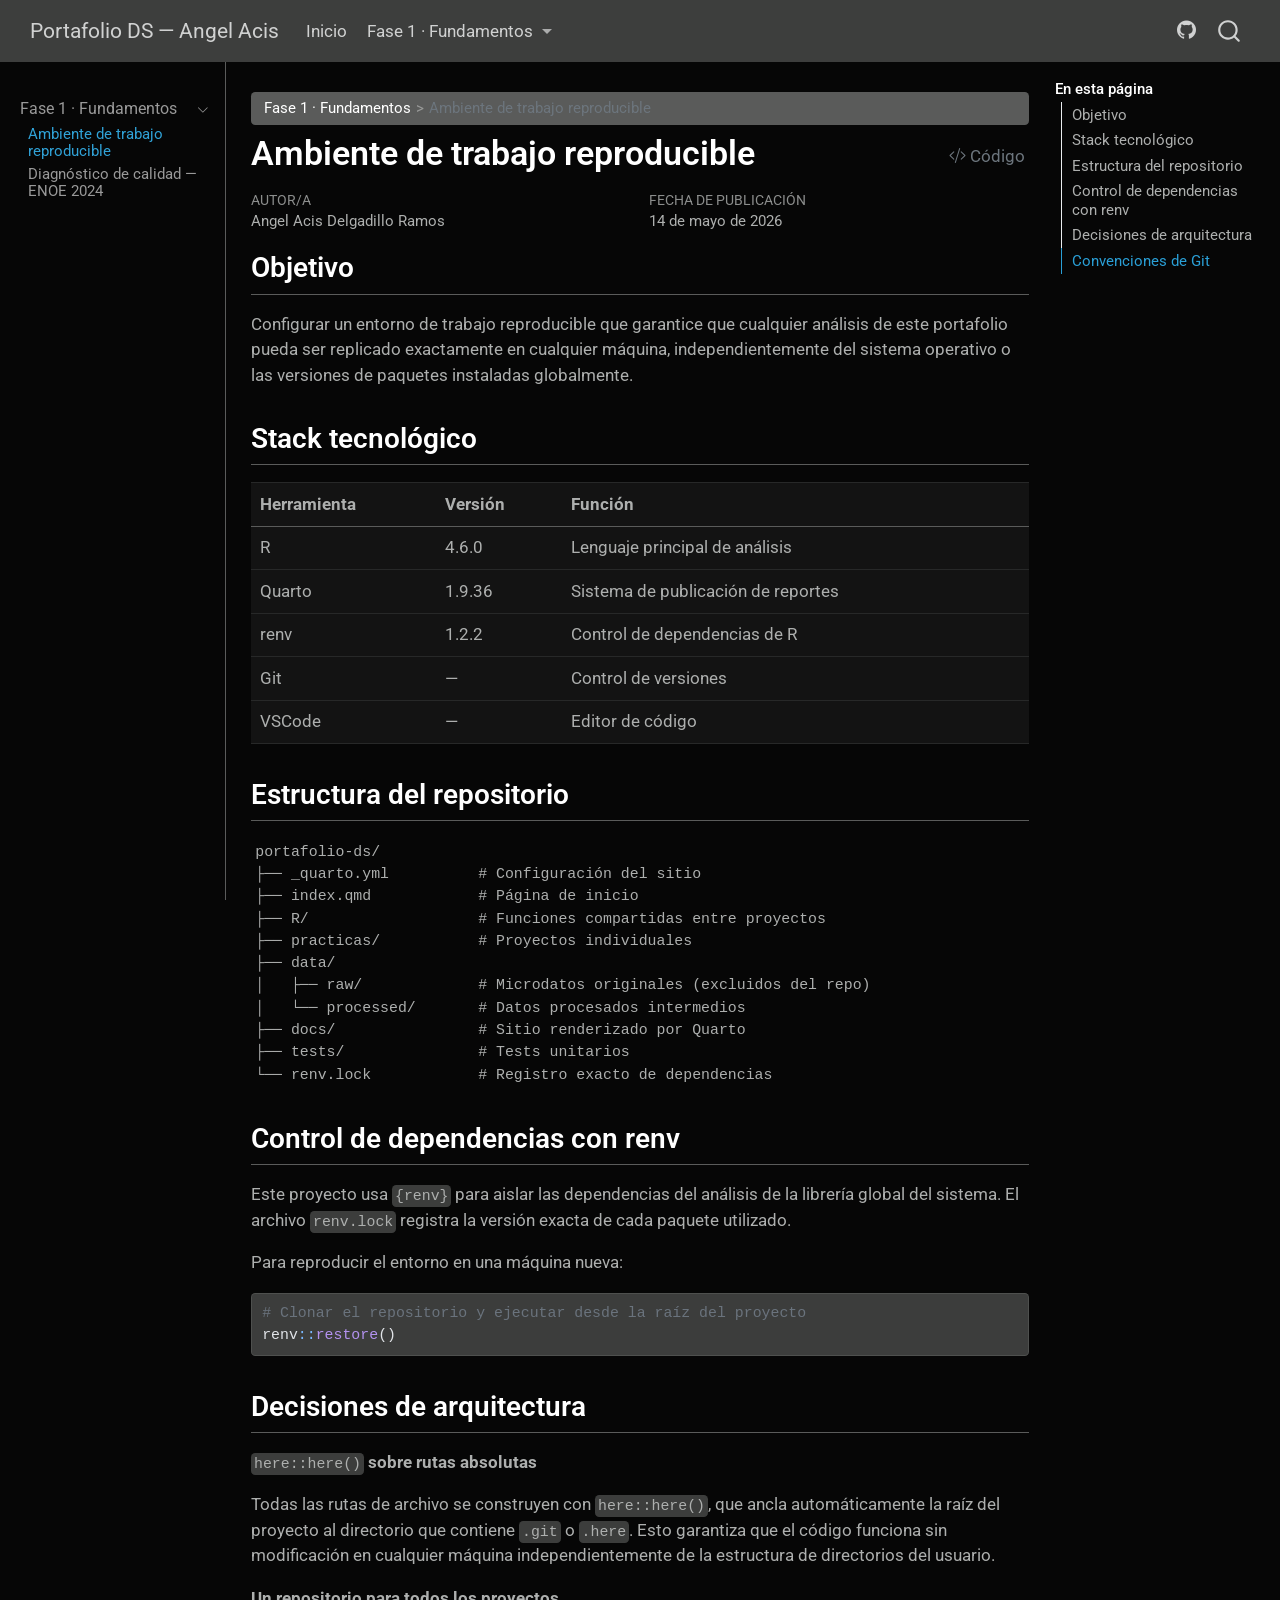
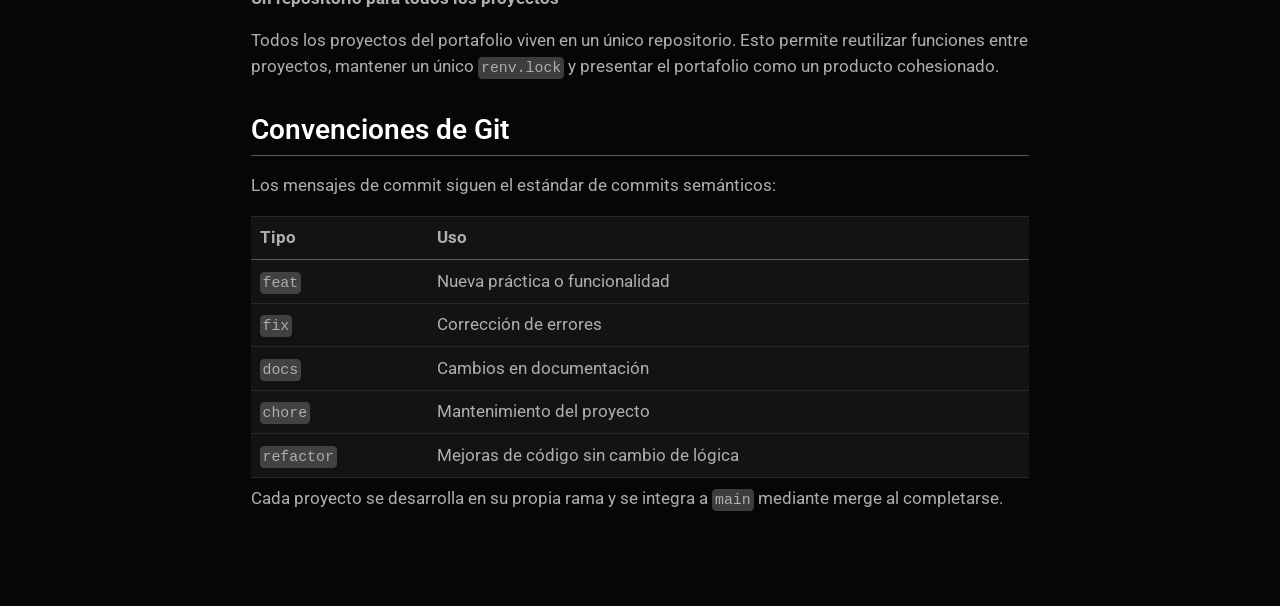
==== docs/practicas/P01_ambiente/P01_ambiente.html @ 551e79f7 "feat(quarto): configurar sitio Quarto con P01 y P02 migradas" ====
<!DOCTYPE html>
<html xmlns="http://www.w3.org/1999/xhtml" lang="es" xml:lang="es"><head>

<meta charset="utf-8">
<meta name="generator" content="quarto-1.9.36">

<meta name="viewport" content="width=device-width, initial-scale=1.0, user-scalable=yes">

<meta name="author" content="Angel Acis Delgadillo Ramos">

<title>Ambiente de trabajo reproducible – Portafolio DS — Angel Acis</title>
<style>
/* Default styles provided by pandoc.
** See https://pandoc.org/MANUAL.html#variables-for-html for config info.
*/
code{white-space: pre-wrap;}
span.smallcaps{font-variant: small-caps;}
div.columns{display: flex; gap: min(4vw, 1.5em);}
div.column{flex: auto; overflow-x: auto;}
div.hanging-indent{margin-left: 1.5em; text-indent: -1.5em;}
ul.task-list{list-style: none;}
ul.task-list li input[type="checkbox"] {
  width: 0.8em;
  margin: 0 0.8em 0.2em -1em; /* quarto-specific, see https://github.com/quarto-dev/quarto-cli/issues/4556 */ 
  vertical-align: middle;
}
/* CSS for syntax highlighting */
html { -webkit-text-size-adjust: 100%; }
pre > code.sourceCode { white-space: pre; position: relative; }
pre > code.sourceCode > span { display: inline-block; line-height: 1.25; }
pre > code.sourceCode > span:empty { height: 1.2em; }
.sourceCode { overflow: visible; }
code.sourceCode > span { color: inherit; text-decoration: inherit; }
div.sourceCode { margin: 1em 0; }
pre.sourceCode { margin: 0; }
@media screen {
div.sourceCode { overflow: auto; }
}
@media print {
pre > code.sourceCode { white-space: pre-wrap; }
pre > code.sourceCode > span { text-indent: -5em; padding-left: 5em; }
}
pre.numberSource code
  { counter-reset: source-line 0; }
pre.numberSource code > span
  { position: relative; left: -4em; counter-increment: source-line; }
pre.numberSource code > span > a:first-child::before
  { content: counter(source-line);
    position: relative; left: -1em; text-align: right; vertical-align: baseline;
    border: none; display: inline-block;
    -webkit-touch-callout: none; -webkit-user-select: none;
    -khtml-user-select: none; -moz-user-select: none;
    -ms-user-select: none; user-select: none;
    padding: 0 4px; width: 4em;
  }
pre.numberSource { margin-left: 3em;  padding-left: 4px; }
div.sourceCode
  {   }
@media screen {
pre > code.sourceCode > span > a:first-child::before { text-decoration: underline; }
}
</style>


<script src="../../site_libs/quarto-nav/quarto-nav.js"></script>
<script src="../../site_libs/quarto-nav/headroom.min.js"></script>
<script src="../../site_libs/clipboard/clipboard.min.js"></script>
<script src="../../site_libs/quarto-search/autocomplete.umd.js"></script>
<script src="../../site_libs/quarto-search/fuse.min.js"></script>
<script src="../../site_libs/quarto-search/quarto-search.js"></script>
<meta name="quarto:offset" content="../../">
<script src="../../site_libs/quarto-html/quarto.js" type="module"></script>
<script src="../../site_libs/quarto-html/tabsets/tabsets.js" type="module"></script>
<script src="../../site_libs/quarto-html/popper.min.js"></script>
<script src="../../site_libs/quarto-html/tippy.umd.min.js"></script>
<script src="../../site_libs/quarto-html/anchor.min.js"></script>
<link href="../../site_libs/quarto-html/tippy.css" rel="stylesheet">
<link href="../../site_libs/quarto-html/quarto-syntax-highlighting-dark-dbc92dda8186f57fa2e333fbb71d6a9d.css" rel="stylesheet" id="quarto-text-highlighting-styles">
<script src="../../site_libs/bootstrap/bootstrap.min.js"></script>
<link href="../../site_libs/bootstrap/bootstrap-icons.css" rel="stylesheet">
<link href="../../site_libs/bootstrap/bootstrap-864abb66728e3b1b37235e3c249f18d4.min.css" rel="stylesheet" append-hash="true" id="quarto-bootstrap" data-mode="dark">
<script id="quarto-search-options" type="application/json">{
  "location": "navbar",
  "copy-button": false,
  "collapse-after": 3,
  "panel-placement": "end",
  "type": "overlay",
  "limit": 50,
  "keyboard-shortcut": [
    "f",
    "/",
    "s"
  ],
  "show-item-context": false,
  "language": {
    "search-no-results-text": "No se han encontrado resultados",
    "search-matching-documents-text": "documentos encontrados",
    "search-copy-link-title": "Copiar el enlace en la búsqueda",
    "search-hide-matches-text": "Ocultar resultados adicionales",
    "search-more-match-text": "resultado adicional en este documento",
    "search-more-matches-text": "resultados adicionales en este documento",
    "search-clear-button-title": "Borrar",
    "search-text-placeholder": "",
    "search-detached-cancel-button-title": "Cancelar",
    "search-submit-button-title": "Enviar",
    "search-label": "Buscar"
  }
}</script>


</head>

<body class="nav-sidebar docked nav-fixed quarto-light">

<div id="quarto-search-results"></div>
  <header id="quarto-header" class="headroom fixed-top">
    <nav class="navbar navbar-expand-lg " data-bs-theme="dark">
      <div class="navbar-container container-fluid">
      <div class="navbar-brand-container mx-auto">
    <a class="navbar-brand" href="../../index.html">
    <span class="navbar-title">Portafolio DS — Angel Acis</span>
    </a>
  </div>
            <div id="quarto-search" class="" title="Buscar"></div>
          <button class="navbar-toggler" type="button" data-bs-toggle="collapse" data-bs-target="#navbarCollapse" aria-controls="navbarCollapse" role="menu" aria-expanded="false" aria-label="Navegación de palanca" onclick="if (window.quartoToggleHeadroom) { window.quartoToggleHeadroom(); }">
  <span class="navbar-toggler-icon"></span>
</button>
          <div class="collapse navbar-collapse" id="navbarCollapse">
            <ul class="navbar-nav navbar-nav-scroll me-auto">
  <li class="nav-item">
    <a class="nav-link" href="../../index.html"> 
<span class="menu-text">Inicio</span></a>
  </li>  
  <li class="nav-item dropdown ">
    <a class="nav-link dropdown-toggle" href="#" id="nav-menu-fase-1-·-fundamentos" role="link" data-bs-toggle="dropdown" aria-expanded="false">
 <span class="menu-text">Fase 1 · Fundamentos</span>
    </a>
    <ul class="dropdown-menu" aria-labelledby="nav-menu-fase-1-·-fundamentos">    
        <li>
    <a class="dropdown-item" href="../../practicas/P01_ambiente/P01_ambiente.html">
 <span class="dropdown-text">P01 · Ambiente reproducible</span></a>
  </li>  
        <li>
    <a class="dropdown-item" href="../../practicas/P02_diagnostico/P02_diagnostico_enoe.html">
 <span class="dropdown-text">P02 · Diagnóstico ENOE</span></a>
  </li>  
    </ul>
  </li>
</ul>
            <ul class="navbar-nav navbar-nav-scroll ms-auto">
  <li class="nav-item compact">
    <a class="nav-link" href="https://github.com/Acis18/portafolio-ds"> <i class="bi bi-github" role="img">
</i> 
<span class="menu-text"></span></a>
  </li>  
</ul>
          </div> <!-- /navcollapse -->
            <div class="quarto-navbar-tools">
</div>
      </div> <!-- /container-fluid -->
    </nav>
  <nav class="quarto-secondary-nav">
    <div class="container-fluid d-flex">
      <button type="button" class="quarto-btn-toggle btn" data-bs-toggle="collapse" role="button" data-bs-target=".quarto-sidebar-collapse-item" aria-controls="quarto-sidebar" aria-expanded="false" aria-label="Alternar barra lateral" onclick="if (window.quartoToggleHeadroom) { window.quartoToggleHeadroom(); }">
        <i class="bi bi-layout-text-sidebar-reverse"></i>
      </button>
        <nav class="quarto-page-breadcrumbs" aria-label="breadcrumb"><ol class="breadcrumb"><li class="breadcrumb-item"><a href="../../practicas/P01_ambiente/P01_ambiente.html">Fase 1 · Fundamentos</a></li><li class="breadcrumb-item"><a href="../../practicas/P01_ambiente/P01_ambiente.html">Ambiente de trabajo reproducible</a></li></ol></nav>
        <a class="flex-grow-1" role="navigation" data-bs-toggle="collapse" data-bs-target=".quarto-sidebar-collapse-item" aria-controls="quarto-sidebar" aria-expanded="false" aria-label="Alternar barra lateral" onclick="if (window.quartoToggleHeadroom) { window.quartoToggleHeadroom(); }">      
        </a>
    </div>
  </nav>
</header>
<!-- content -->
<div id="quarto-content" class="quarto-container page-columns page-rows-contents page-layout-article page-navbar">
<!-- sidebar -->
  <nav id="quarto-sidebar" class="sidebar collapse collapse-horizontal quarto-sidebar-collapse-item sidebar-navigation docked overflow-auto">
    <div class="sidebar-menu-container"> 
    <ul class="list-unstyled mt-1">
        <li class="sidebar-item sidebar-item-section">
      <div class="sidebar-item-container"> 
            <a class="sidebar-item-text sidebar-link text-start" data-bs-toggle="collapse" data-bs-target="#quarto-sidebar-section-1" role="navigation" aria-expanded="true">
 <span class="menu-text">Fase 1 · Fundamentos</span></a>
          <a class="sidebar-item-toggle text-start" data-bs-toggle="collapse" data-bs-target="#quarto-sidebar-section-1" role="navigation" aria-expanded="true" aria-label="Alternar sección">
            <i class="bi bi-chevron-right ms-2"></i>
          </a> 
      </div>
      <ul id="quarto-sidebar-section-1" class="collapse list-unstyled sidebar-section depth1 show">  
          <li class="sidebar-item">
  <div class="sidebar-item-container"> 
  <a href="../../practicas/P01_ambiente/P01_ambiente.html" class="sidebar-item-text sidebar-link active">
 <span class="menu-text">Ambiente de trabajo reproducible</span></a>
  </div>
</li>
          <li class="sidebar-item">
  <div class="sidebar-item-container"> 
  <a href="../../practicas/P02_diagnostico/P02_diagnostico_enoe.html" class="sidebar-item-text sidebar-link">
 <span class="menu-text">Diagnóstico de calidad — ENOE 2024</span></a>
  </div>
</li>
      </ul>
  </li>
    </ul>
    </div>
</nav>
<div id="quarto-sidebar-glass" class="quarto-sidebar-collapse-item" data-bs-toggle="collapse" data-bs-target=".quarto-sidebar-collapse-item"></div>
<!-- margin-sidebar -->
    <div id="quarto-margin-sidebar" class="sidebar margin-sidebar">
        <nav id="TOC" role="doc-toc" class="toc-active">
    <h2 id="toc-title">En esta página</h2>
   
  <ul>
  <li><a href="#objetivo" id="toc-objetivo" class="nav-link active" data-scroll-target="#objetivo">Objetivo</a></li>
  <li><a href="#stack-tecnológico" id="toc-stack-tecnológico" class="nav-link" data-scroll-target="#stack-tecnológico">Stack tecnológico</a></li>
  <li><a href="#estructura-del-repositorio" id="toc-estructura-del-repositorio" class="nav-link" data-scroll-target="#estructura-del-repositorio">Estructura del repositorio</a></li>
  <li><a href="#control-de-dependencias-con-renv" id="toc-control-de-dependencias-con-renv" class="nav-link" data-scroll-target="#control-de-dependencias-con-renv">Control de dependencias con renv</a></li>
  <li><a href="#decisiones-de-arquitectura" id="toc-decisiones-de-arquitectura" class="nav-link" data-scroll-target="#decisiones-de-arquitectura">Decisiones de arquitectura</a></li>
  <li><a href="#convenciones-de-git" id="toc-convenciones-de-git" class="nav-link" data-scroll-target="#convenciones-de-git">Convenciones de Git</a></li>
  </ul>
</nav>
    </div>
<!-- main -->
<main class="content" id="quarto-document-content">

<header id="title-block-header" class="quarto-title-block default"><nav class="quarto-page-breadcrumbs quarto-title-breadcrumbs d-none d-lg-block" aria-label="breadcrumb"><ol class="breadcrumb"><li class="breadcrumb-item"><a href="../../practicas/P01_ambiente/P01_ambiente.html">Fase 1 · Fundamentos</a></li><li class="breadcrumb-item"><a href="../../practicas/P01_ambiente/P01_ambiente.html">Ambiente de trabajo reproducible</a></li></ol></nav>
<div class="quarto-title">
<div class="quarto-title-block"><div><h1 class="title">Ambiente de trabajo reproducible</h1><button type="button" class="btn code-tools-button" id="quarto-code-tools-source"><i class="bi"></i> Código</button></div></div>
</div>



<div class="quarto-title-meta">

    <div>
    <div class="quarto-title-meta-heading">Autor/a</div>
    <div class="quarto-title-meta-contents">
             <p>Angel Acis Delgadillo Ramos </p>
          </div>
  </div>
    
    <div>
    <div class="quarto-title-meta-heading">Fecha de publicación</div>
    <div class="quarto-title-meta-contents">
      <p class="date">14 de mayo de 2026</p>
    </div>
  </div>
  
    
  </div>
  


</header>


<section id="objetivo" class="level2">
<h2 class="anchored" data-anchor-id="objetivo">Objetivo</h2>
<p>Configurar un entorno de trabajo reproducible que garantice que cualquier análisis de este portafolio pueda ser replicado exactamente en cualquier máquina, independientemente del sistema operativo o las versiones de paquetes instaladas globalmente.</p>
</section>
<section id="stack-tecnológico" class="level2">
<h2 class="anchored" data-anchor-id="stack-tecnológico">Stack tecnológico</h2>
<table class="caption-top table">
<thead>
<tr class="header">
<th>Herramienta</th>
<th>Versión</th>
<th>Función</th>
</tr>
</thead>
<tbody>
<tr class="odd">
<td>R</td>
<td>4.6.0</td>
<td>Lenguaje principal de análisis</td>
</tr>
<tr class="even">
<td>Quarto</td>
<td>1.9.36</td>
<td>Sistema de publicación de reportes</td>
</tr>
<tr class="odd">
<td>renv</td>
<td>1.2.2</td>
<td>Control de dependencias de R</td>
</tr>
<tr class="even">
<td>Git</td>
<td>—</td>
<td>Control de versiones</td>
</tr>
<tr class="odd">
<td>VSCode</td>
<td>—</td>
<td>Editor de código</td>
</tr>
</tbody>
</table>
</section>
<section id="estructura-del-repositorio" class="level2">
<h2 class="anchored" data-anchor-id="estructura-del-repositorio">Estructura del repositorio</h2>
<pre><code>portafolio-ds/
├── _quarto.yml          # Configuración del sitio
├── index.qmd            # Página de inicio
├── R/                   # Funciones compartidas entre proyectos
├── practicas/           # Proyectos individuales
├── data/
│   ├── raw/             # Microdatos originales (excluidos del repo)
│   └── processed/       # Datos procesados intermedios
├── docs/                # Sitio renderizado por Quarto
├── tests/               # Tests unitarios
└── renv.lock            # Registro exacto de dependencias</code></pre>
</section>
<section id="control-de-dependencias-con-renv" class="level2">
<h2 class="anchored" data-anchor-id="control-de-dependencias-con-renv">Control de dependencias con renv</h2>
<p>Este proyecto usa <code>{renv}</code> para aislar las dependencias del análisis de la librería global del sistema. El archivo <code>renv.lock</code> registra la versión exacta de cada paquete utilizado.</p>
<p>Para reproducir el entorno en una máquina nueva:</p>
<div class="code-copy-outer-scaffold"><div class="sourceCode" id="cb2"><pre class="sourceCode r code-with-copy"><code class="sourceCode r"><span id="cb2-1"><a href="#cb2-1" aria-hidden="true" tabindex="-1"></a><span class="co"># Clonar el repositorio y ejecutar desde la raíz del proyecto</span></span>
<span id="cb2-2"><a href="#cb2-2" aria-hidden="true" tabindex="-1"></a>renv<span class="sc">::</span><span class="fu">restore</span>()</span></code></pre></div><button title="Copiar al portapapeles" class="code-copy-button"><i class="bi"></i></button></div>
</section>
<section id="decisiones-de-arquitectura" class="level2">
<h2 class="anchored" data-anchor-id="decisiones-de-arquitectura">Decisiones de arquitectura</h2>
<p><strong><code>here::here()</code> sobre rutas absolutas</strong></p>
<p>Todas las rutas de archivo se construyen con <code>here::here()</code>, que ancla automáticamente la raíz del proyecto al directorio que contiene <code>.git</code> o <code>.here</code>. Esto garantiza que el código funciona sin modificación en cualquier máquina independientemente de la estructura de directorios del usuario.</p>
<p><strong>Un repositorio para todos los proyectos</strong></p>
<p>Todos los proyectos del portafolio viven en un único repositorio. Esto permite reutilizar funciones entre proyectos, mantener un único <code>renv.lock</code> y presentar el portafolio como un producto cohesionado.</p>
</section>
<section id="convenciones-de-git" class="level2">
<h2 class="anchored" data-anchor-id="convenciones-de-git">Convenciones de Git</h2>
<p>Los mensajes de commit siguen el estándar de commits semánticos:</p>
<table class="caption-top table">
<thead>
<tr class="header">
<th>Tipo</th>
<th>Uso</th>
</tr>
</thead>
<tbody>
<tr class="odd">
<td><code>feat</code></td>
<td>Nueva práctica o funcionalidad</td>
</tr>
<tr class="even">
<td><code>fix</code></td>
<td>Corrección de errores</td>
</tr>
<tr class="odd">
<td><code>docs</code></td>
<td>Cambios en documentación</td>
</tr>
<tr class="even">
<td><code>chore</code></td>
<td>Mantenimiento del proyecto</td>
</tr>
<tr class="odd">
<td><code>refactor</code></td>
<td>Mejoras de código sin cambio de lógica</td>
</tr>
</tbody>
</table>
<p>Cada proyecto se desarrolla en su propia rama y se integra a <code>main</code> mediante merge al completarse.</p>


<!-- -->

</section>

</main> <!-- /main -->
<script id="quarto-html-after-body" type="application/javascript">
  window.document.addEventListener("DOMContentLoaded", function (event) {
    const icon = "";
    const anchorJS = new window.AnchorJS();
    anchorJS.options = {
      placement: 'right',
      icon: icon
    };
    anchorJS.add('.anchored');
    const isCodeAnnotation = (el) => {
      for (const clz of el.classList) {
        if (clz.startsWith('code-annotation-')) {                     
          return true;
        }
      }
      return false;
    }
    const onCopySuccess = function(e) {
      // button target
      const button = e.trigger;
      // don't keep focus
      button.blur();
      // flash "checked"
      button.classList.add('code-copy-button-checked');
      var currentTitle = button.getAttribute("title");
      button.setAttribute("title", "Copiado");
      let tooltip;
      if (window.bootstrap) {
        button.setAttribute("data-bs-toggle", "tooltip");
        button.setAttribute("data-bs-placement", "left");
        button.setAttribute("data-bs-title", "Copiado");
        tooltip = new bootstrap.Tooltip(button, 
          { trigger: "manual", 
            customClass: "code-copy-button-tooltip",
            offset: [0, -8]});
        tooltip.show();    
      }
      setTimeout(function() {
        if (tooltip) {
          tooltip.hide();
          button.removeAttribute("data-bs-title");
          button.removeAttribute("data-bs-toggle");
          button.removeAttribute("data-bs-placement");
        }
        button.setAttribute("title", currentTitle);
        button.classList.remove('code-copy-button-checked');
      }, 1000);
      // clear code selection
      e.clearSelection();
    }
    const getTextToCopy = function(trigger) {
      const outerScaffold = trigger.parentElement.cloneNode(true);
      const codeEl = outerScaffold.querySelector('code');
      for (const childEl of codeEl.children) {
        if (isCodeAnnotation(childEl)) {
          childEl.remove();
        }
      }
      return codeEl.innerText;
    }
    const clipboard = new window.ClipboardJS('.code-copy-button:not([data-in-quarto-modal])', {
      text: getTextToCopy
    });
    clipboard.on('success', onCopySuccess);
    if (window.document.getElementById('quarto-embedded-source-code-modal')) {
      const clipboardModal = new window.ClipboardJS('.code-copy-button[data-in-quarto-modal]', {
        text: getTextToCopy,
        container: window.document.getElementById('quarto-embedded-source-code-modal')
      });
      clipboardModal.on('success', onCopySuccess);
    }
    const viewSource = window.document.getElementById('quarto-view-source') ||
                       window.document.getElementById('quarto-code-tools-source');
    if (viewSource) {
      const sourceUrl = viewSource.getAttribute("data-quarto-source-url");
      viewSource.addEventListener("click", function(e) {
        if (sourceUrl) {
          // rstudio viewer pane
          if (/\bcapabilities=\b/.test(window.location)) {
            window.open(sourceUrl);
          } else {
            window.location.href = sourceUrl;
          }
        } else {
          const modal = new bootstrap.Modal(document.getElementById('quarto-embedded-source-code-modal'));
          modal.show();
        }
        return false;
      });
    }
    function toggleCodeHandler(show) {
      return function(e) {
        const detailsSrc = window.document.querySelectorAll(".cell > details > .sourceCode");
        for (let i=0; i<detailsSrc.length; i++) {
          const details = detailsSrc[i].parentElement;
          if (show) {
            details.open = true;
          } else {
            details.removeAttribute("open");
          }
        }
        const cellCodeDivs = window.document.querySelectorAll(".cell > .sourceCode");
        const fromCls = show ? "hidden" : "unhidden";
        const toCls = show ? "unhidden" : "hidden";
        for (let i=0; i<cellCodeDivs.length; i++) {
          const codeDiv = cellCodeDivs[i];
          if (codeDiv.classList.contains(fromCls)) {
            codeDiv.classList.remove(fromCls);
            codeDiv.classList.add(toCls);
          } 
        }
        return false;
      }
    }
    const hideAllCode = window.document.getElementById("quarto-hide-all-code");
    if (hideAllCode) {
      hideAllCode.addEventListener("click", toggleCodeHandler(false));
    }
    const showAllCode = window.document.getElementById("quarto-show-all-code");
    if (showAllCode) {
      showAllCode.addEventListener("click", toggleCodeHandler(true));
    }
      var localhostRegex = new RegExp(/^(?:http|https):\/\/localhost\:?[0-9]*\//);
      var mailtoRegex = new RegExp(/^mailto:/);
        var filterRegex = new RegExp('/' + window.location.host + '/');
      var isInternal = (href) => {
          return filterRegex.test(href) || localhostRegex.test(href) || mailtoRegex.test(href);
      }
      // Inspect non-navigation links and adorn them if external
     var links = window.document.querySelectorAll('a[href]:not(.nav-link):not(.navbar-brand):not(.toc-action):not(.sidebar-link):not(.sidebar-item-toggle):not(.pagination-link):not(.no-external):not([aria-hidden]):not(.dropdown-item):not(.quarto-navigation-tool):not(.about-link)');
      for (var i=0; i<links.length; i++) {
        const link = links[i];
        if (!isInternal(link.href)) {
          // undo the damage that might have been done by quarto-nav.js in the case of
          // links that we want to consider external
          if (link.dataset.originalHref !== undefined) {
            link.href = link.dataset.originalHref;
          }
        }
      }
    function tippyHover(el, contentFn, onTriggerFn, onUntriggerFn) {
      const config = {
        allowHTML: true,
        maxWidth: 500,
        delay: 100,
        arrow: false,
        appendTo: function(el) {
            return el.parentElement;
        },
        interactive: true,
        interactiveBorder: 10,
        theme: 'quarto',
        placement: 'bottom-start',
      };
      if (contentFn) {
        config.content = contentFn;
      }
      if (onTriggerFn) {
        config.onTrigger = onTriggerFn;
      }
      if (onUntriggerFn) {
        config.onUntrigger = onUntriggerFn;
      }
      window.tippy(el, config); 
    }
    const noterefs = window.document.querySelectorAll('a[role="doc-noteref"]');
    for (var i=0; i<noterefs.length; i++) {
      const ref = noterefs[i];
      tippyHover(ref, function() {
        // use id or data attribute instead here
        let href = ref.getAttribute('data-footnote-href') || ref.getAttribute('href');
        try { href = new URL(href).hash; } catch {}
        const id = href.replace(/^#\/?/, "");
        const note = window.document.getElementById(id);
        if (note) {
          return note.innerHTML;
        } else {
          return "";
        }
      });
    }
    const xrefs = window.document.querySelectorAll('a.quarto-xref');
    const processXRef = (id, note) => {
      // Strip column container classes
      const stripColumnClz = (el) => {
        el.classList.remove("page-full", "page-columns");
        if (el.children) {
          for (const child of el.children) {
            stripColumnClz(child);
          }
        }
      }
      stripColumnClz(note)
      if (id === null || id.startsWith('sec-')) {
        // Special case sections, only their first couple elements
        const container = document.createElement("div");
        if (note.children && note.children.length > 2) {
          container.appendChild(note.children[0].cloneNode(true));
          for (let i = 1; i < note.children.length; i++) {
            const child = note.children[i];
            if (child.tagName === "P" && child.innerText === "") {
              continue;
            } else {
              container.appendChild(child.cloneNode(true));
              break;
            }
          }
          if (window.Quarto?.typesetMath) {
            window.Quarto.typesetMath(container);
          }
          return container.innerHTML
        } else {
          if (window.Quarto?.typesetMath) {
            window.Quarto.typesetMath(note);
          }
          return note.innerHTML;
        }
      } else {
        // Remove any anchor links if they are present
        const anchorLink = note.querySelector('a.anchorjs-link');
        if (anchorLink) {
          anchorLink.remove();
        }
        if (window.Quarto?.typesetMath) {
          window.Quarto.typesetMath(note);
        }
        if (note.classList.contains("callout")) {
          return note.outerHTML;
        } else {
          return note.innerHTML;
        }
      }
    }
    for (var i=0; i<xrefs.length; i++) {
      const xref = xrefs[i];
      tippyHover(xref, undefined, function(instance) {
        instance.disable();
        let url = xref.getAttribute('href');
        let hash = undefined; 
        if (url.startsWith('#')) {
          hash = url;
        } else {
          try { hash = new URL(url).hash; } catch {}
        }
        if (hash) {
          const id = hash.replace(/^#\/?/, "");
          const note = window.document.getElementById(id);
          if (note !== null) {
            try {
              const html = processXRef(id, note.cloneNode(true));
              instance.setContent(html);
            } finally {
              instance.enable();
              instance.show();
            }
          } else {
            // See if we can fetch this
            fetch(url.split('#')[0])
            .then(res => res.text())
            .then(html => {
              const parser = new DOMParser();
              const htmlDoc = parser.parseFromString(html, "text/html");
              const note = htmlDoc.getElementById(id);
              if (note !== null) {
                const html = processXRef(id, note);
                instance.setContent(html);
              } 
            }).finally(() => {
              instance.enable();
              instance.show();
            });
          }
        } else {
          // See if we can fetch a full url (with no hash to target)
          // This is a special case and we should probably do some content thinning / targeting
          fetch(url)
          .then(res => res.text())
          .then(html => {
            const parser = new DOMParser();
            const htmlDoc = parser.parseFromString(html, "text/html");
            const note = htmlDoc.querySelector('main.content');
            if (note !== null) {
              // This should only happen for chapter cross references
              // (since there is no id in the URL)
              // remove the first header
              if (note.children.length > 0 && note.children[0].tagName === "HEADER") {
                note.children[0].remove();
              }
              const html = processXRef(null, note);
              instance.setContent(html);
            } 
          }).finally(() => {
            instance.enable();
            instance.show();
          });
        }
      }, function(instance) {
      });
    }
        let selectedAnnoteEl;
        const selectorForAnnotation = ( cell, annotation) => {
          let cellAttr = 'data-code-cell="' + cell + '"';
          let lineAttr = 'data-code-annotation="' +  annotation + '"';
          const selector = 'span[' + cellAttr + '][' + lineAttr + ']';
          return selector;
        }
        const selectCodeLines = (annoteEl) => {
          const doc = window.document;
          const targetCell = annoteEl.getAttribute("data-target-cell");
          const targetAnnotation = annoteEl.getAttribute("data-target-annotation");
          const annoteSpan = window.document.querySelector(selectorForAnnotation(targetCell, targetAnnotation));
          const lines = annoteSpan.getAttribute("data-code-lines").split(",");
          const lineIds = lines.map((line) => {
            return targetCell + "-" + line;
          })
          let top = null;
          let height = null;
          let parent = null;
          if (lineIds.length > 0) {
              //compute the position of the single el (top and bottom and make a div)
              const el = window.document.getElementById(lineIds[0]);
              top = el.offsetTop;
              height = el.offsetHeight;
              parent = el.parentElement.parentElement;
            if (lineIds.length > 1) {
              const lastEl = window.document.getElementById(lineIds[lineIds.length - 1]);
              const bottom = lastEl.offsetTop + lastEl.offsetHeight;
              height = bottom - top;
            }
            if (top !== null && height !== null && parent !== null) {
              // cook up a div (if necessary) and position it 
              let div = window.document.getElementById("code-annotation-line-highlight");
              if (div === null) {
                div = window.document.createElement("div");
                div.setAttribute("id", "code-annotation-line-highlight");
                div.style.position = 'absolute';
                parent.appendChild(div);
              }
              div.style.top = top - 2 + "px";
              div.style.height = height + 4 + "px";
              div.style.left = 0;
              let gutterDiv = window.document.getElementById("code-annotation-line-highlight-gutter");
              if (gutterDiv === null) {
                gutterDiv = window.document.createElement("div");
                gutterDiv.setAttribute("id", "code-annotation-line-highlight-gutter");
                gutterDiv.style.position = 'absolute';
                const codeCell = window.document.getElementById(targetCell);
                const gutter = codeCell.querySelector('.code-annotation-gutter');
                gutter.appendChild(gutterDiv);
              }
              gutterDiv.style.top = top - 2 + "px";
              gutterDiv.style.height = height + 4 + "px";
            }
            selectedAnnoteEl = annoteEl;
          }
        };
        const unselectCodeLines = () => {
          const elementsIds = ["code-annotation-line-highlight", "code-annotation-line-highlight-gutter"];
          elementsIds.forEach((elId) => {
            const div = window.document.getElementById(elId);
            if (div) {
              div.remove();
            }
          });
          selectedAnnoteEl = undefined;
        };
          // Handle positioning of the toggle
      window.addEventListener(
        "resize",
        throttle(() => {
          elRect = undefined;
          if (selectedAnnoteEl) {
            selectCodeLines(selectedAnnoteEl);
          }
        }, 10)
      );
      function throttle(fn, ms) {
      let throttle = false;
      let timer;
        return (...args) => {
          if(!throttle) { // first call gets through
              fn.apply(this, args);
              throttle = true;
          } else { // all the others get throttled
              if(timer) clearTimeout(timer); // cancel #2
              timer = setTimeout(() => {
                fn.apply(this, args);
                timer = throttle = false;
              }, ms);
          }
        };
      }
        // Attach click handler to the DT
        const annoteDls = window.document.querySelectorAll('dt[data-target-cell]');
        for (const annoteDlNode of annoteDls) {
          annoteDlNode.addEventListener('click', (event) => {
            const clickedEl = event.target;
            if (clickedEl !== selectedAnnoteEl) {
              unselectCodeLines();
              const activeEl = window.document.querySelector('dt[data-target-cell].code-annotation-active');
              if (activeEl) {
                activeEl.classList.remove('code-annotation-active');
              }
              selectCodeLines(clickedEl);
              clickedEl.classList.add('code-annotation-active');
            } else {
              // Unselect the line
              unselectCodeLines();
              clickedEl.classList.remove('code-annotation-active');
            }
          });
        }
    const findCites = (el) => {
      const parentEl = el.parentElement;
      if (parentEl) {
        const cites = parentEl.dataset.cites;
        if (cites) {
          return {
            el,
            cites: cites.split(' ')
          };
        } else {
          return findCites(el.parentElement)
        }
      } else {
        return undefined;
      }
    };
    var bibliorefs = window.document.querySelectorAll('a[role="doc-biblioref"]');
    for (var i=0; i<bibliorefs.length; i++) {
      const ref = bibliorefs[i];
      const citeInfo = findCites(ref);
      if (citeInfo) {
        tippyHover(citeInfo.el, function() {
          var popup = window.document.createElement('div');
          citeInfo.cites.forEach(function(cite) {
            var citeDiv = window.document.createElement('div');
            citeDiv.classList.add('hanging-indent');
            citeDiv.classList.add('csl-entry');
            var biblioDiv = window.document.getElementById('ref-' + cite);
            if (biblioDiv) {
              citeDiv.innerHTML = biblioDiv.innerHTML;
            }
            popup.appendChild(citeDiv);
          });
          return popup.innerHTML;
        });
      }
    }
  });
  </script><div class="modal fade" id="quarto-embedded-source-code-modal" tabindex="-1" aria-labelledby="quarto-embedded-source-code-modal-label" aria-hidden="true"><div class="modal-dialog modal-dialog-scrollable"><div class="modal-content"><div class="modal-header"><h5 class="modal-title" id="quarto-embedded-source-code-modal-label">Ejecutar el código</h5><button class="btn-close" data-bs-dismiss="modal"></button></div><div class="modal-body"><div class="">
<div class="code-copy-outer-scaffold"><div class="sourceCode" id="cb3" data-shortcodes="false"><pre class="sourceCode markdown code-with-copy"><code class="sourceCode markdown"><span id="cb3-1"><a href="#cb3-1" aria-hidden="true" tabindex="-1"></a><span class="co">---</span></span>
<span id="cb3-2"><a href="#cb3-2" aria-hidden="true" tabindex="-1"></a><span class="an">title:</span><span class="co"> "Ambiente de trabajo reproducible"</span></span>
<span id="cb3-3"><a href="#cb3-3" aria-hidden="true" tabindex="-1"></a><span class="an">author:</span><span class="co"> "Angel Acis Delgadillo Ramos"</span></span>
<span id="cb3-4"><a href="#cb3-4" aria-hidden="true" tabindex="-1"></a><span class="an">date:</span><span class="co"> today</span></span>
<span id="cb3-5"><a href="#cb3-5" aria-hidden="true" tabindex="-1"></a><span class="co">---</span></span>
<span id="cb3-6"><a href="#cb3-6" aria-hidden="true" tabindex="-1"></a></span>
<span id="cb3-7"><a href="#cb3-7" aria-hidden="true" tabindex="-1"></a><span class="fu">## Objetivo</span></span>
<span id="cb3-8"><a href="#cb3-8" aria-hidden="true" tabindex="-1"></a></span>
<span id="cb3-9"><a href="#cb3-9" aria-hidden="true" tabindex="-1"></a>Configurar un entorno de trabajo reproducible que garantice que cualquier</span>
<span id="cb3-10"><a href="#cb3-10" aria-hidden="true" tabindex="-1"></a>análisis de este portafolio pueda ser replicado exactamente en cualquier</span>
<span id="cb3-11"><a href="#cb3-11" aria-hidden="true" tabindex="-1"></a>máquina, independientemente del sistema operativo o las versiones de paquetes</span>
<span id="cb3-12"><a href="#cb3-12" aria-hidden="true" tabindex="-1"></a>instaladas globalmente.</span>
<span id="cb3-13"><a href="#cb3-13" aria-hidden="true" tabindex="-1"></a></span>
<span id="cb3-14"><a href="#cb3-14" aria-hidden="true" tabindex="-1"></a><span class="fu">## Stack tecnológico</span></span>
<span id="cb3-15"><a href="#cb3-15" aria-hidden="true" tabindex="-1"></a></span>
<span id="cb3-16"><a href="#cb3-16" aria-hidden="true" tabindex="-1"></a><span class="pp">|</span> Herramienta <span class="pp">|</span> Versión <span class="pp">|</span> Función <span class="pp">|</span></span>
<span id="cb3-17"><a href="#cb3-17" aria-hidden="true" tabindex="-1"></a><span class="pp">|-------------|---------|---------|</span></span>
<span id="cb3-18"><a href="#cb3-18" aria-hidden="true" tabindex="-1"></a><span class="pp">|</span> R <span class="pp">|</span> 4.6.0 <span class="pp">|</span> Lenguaje principal de análisis <span class="pp">|</span></span>
<span id="cb3-19"><a href="#cb3-19" aria-hidden="true" tabindex="-1"></a><span class="pp">|</span> Quarto <span class="pp">|</span> 1.9.36 <span class="pp">|</span> Sistema de publicación de reportes <span class="pp">|</span></span>
<span id="cb3-20"><a href="#cb3-20" aria-hidden="true" tabindex="-1"></a><span class="pp">|</span> renv <span class="pp">|</span> 1.2.2 <span class="pp">|</span> Control de dependencias de R <span class="pp">|</span></span>
<span id="cb3-21"><a href="#cb3-21" aria-hidden="true" tabindex="-1"></a><span class="pp">|</span> Git <span class="pp">|</span> — <span class="pp">|</span> Control de versiones <span class="pp">|</span></span>
<span id="cb3-22"><a href="#cb3-22" aria-hidden="true" tabindex="-1"></a><span class="pp">|</span> VSCode <span class="pp">|</span> — <span class="pp">|</span> Editor de código <span class="pp">|</span></span>
<span id="cb3-23"><a href="#cb3-23" aria-hidden="true" tabindex="-1"></a></span>
<span id="cb3-24"><a href="#cb3-24" aria-hidden="true" tabindex="-1"></a><span class="fu">## Estructura del repositorio</span></span>
<span id="cb3-25"><a href="#cb3-25" aria-hidden="true" tabindex="-1"></a></span>
<span id="cb3-26"><a href="#cb3-26" aria-hidden="true" tabindex="-1"></a><span class="in">```</span></span>
<span id="cb3-27"><a href="#cb3-27" aria-hidden="true" tabindex="-1"></a><span class="in">portafolio-ds/</span></span>
<span id="cb3-28"><a href="#cb3-28" aria-hidden="true" tabindex="-1"></a><span class="in">├── _quarto.yml          # Configuración del sitio</span></span>
<span id="cb3-29"><a href="#cb3-29" aria-hidden="true" tabindex="-1"></a><span class="in">├── index.qmd            # Página de inicio</span></span>
<span id="cb3-30"><a href="#cb3-30" aria-hidden="true" tabindex="-1"></a><span class="in">├── R/                   # Funciones compartidas entre proyectos</span></span>
<span id="cb3-31"><a href="#cb3-31" aria-hidden="true" tabindex="-1"></a><span class="in">├── practicas/           # Proyectos individuales</span></span>
<span id="cb3-32"><a href="#cb3-32" aria-hidden="true" tabindex="-1"></a><span class="in">├── data/</span></span>
<span id="cb3-33"><a href="#cb3-33" aria-hidden="true" tabindex="-1"></a><span class="in">│   ├── raw/             # Microdatos originales (excluidos del repo)</span></span>
<span id="cb3-34"><a href="#cb3-34" aria-hidden="true" tabindex="-1"></a><span class="in">│   └── processed/       # Datos procesados intermedios</span></span>
<span id="cb3-35"><a href="#cb3-35" aria-hidden="true" tabindex="-1"></a><span class="in">├── docs/                # Sitio renderizado por Quarto</span></span>
<span id="cb3-36"><a href="#cb3-36" aria-hidden="true" tabindex="-1"></a><span class="in">├── tests/               # Tests unitarios</span></span>
<span id="cb3-37"><a href="#cb3-37" aria-hidden="true" tabindex="-1"></a><span class="in">└── renv.lock            # Registro exacto de dependencias</span></span>
<span id="cb3-38"><a href="#cb3-38" aria-hidden="true" tabindex="-1"></a><span class="in">```</span></span>
<span id="cb3-39"><a href="#cb3-39" aria-hidden="true" tabindex="-1"></a></span>
<span id="cb3-40"><a href="#cb3-40" aria-hidden="true" tabindex="-1"></a><span class="fu">## Control de dependencias con renv</span></span>
<span id="cb3-41"><a href="#cb3-41" aria-hidden="true" tabindex="-1"></a></span>
<span id="cb3-42"><a href="#cb3-42" aria-hidden="true" tabindex="-1"></a>Este proyecto usa <span class="in">`{renv}`</span> para aislar las dependencias del análisis de</span>
<span id="cb3-43"><a href="#cb3-43" aria-hidden="true" tabindex="-1"></a>la librería global del sistema. El archivo <span class="in">`renv.lock`</span> registra la versión</span>
<span id="cb3-44"><a href="#cb3-44" aria-hidden="true" tabindex="-1"></a>exacta de cada paquete utilizado.</span>
<span id="cb3-45"><a href="#cb3-45" aria-hidden="true" tabindex="-1"></a></span>
<span id="cb3-46"><a href="#cb3-46" aria-hidden="true" tabindex="-1"></a>Para reproducir el entorno en una máquina nueva:</span>
<span id="cb3-47"><a href="#cb3-47" aria-hidden="true" tabindex="-1"></a></span>
<span id="cb3-48"><a href="#cb3-48" aria-hidden="true" tabindex="-1"></a><span class="in">```r</span></span>
<span id="cb3-49"><a href="#cb3-49" aria-hidden="true" tabindex="-1"></a><span class="co"># Clonar el repositorio y ejecutar desde la raíz del proyecto</span></span>
<span id="cb3-50"><a href="#cb3-50" aria-hidden="true" tabindex="-1"></a>renv<span class="sc">::</span><span class="fu">restore</span>()</span>
<span id="cb3-51"><a href="#cb3-51" aria-hidden="true" tabindex="-1"></a><span class="in">```</span></span>
<span id="cb3-52"><a href="#cb3-52" aria-hidden="true" tabindex="-1"></a></span>
<span id="cb3-53"><a href="#cb3-53" aria-hidden="true" tabindex="-1"></a><span class="fu">## Decisiones de arquitectura</span></span>
<span id="cb3-54"><a href="#cb3-54" aria-hidden="true" tabindex="-1"></a></span>
<span id="cb3-55"><a href="#cb3-55" aria-hidden="true" tabindex="-1"></a>**`here::here()` sobre rutas absolutas**</span>
<span id="cb3-56"><a href="#cb3-56" aria-hidden="true" tabindex="-1"></a></span>
<span id="cb3-57"><a href="#cb3-57" aria-hidden="true" tabindex="-1"></a>Todas las rutas de archivo se construyen con <span class="in">`here::here()`</span>, que ancla</span>
<span id="cb3-58"><a href="#cb3-58" aria-hidden="true" tabindex="-1"></a>automáticamente la raíz del proyecto al directorio que contiene <span class="in">`.git`</span> o</span>
<span id="cb3-59"><a href="#cb3-59" aria-hidden="true" tabindex="-1"></a><span class="in">`.here`</span>. Esto garantiza que el código funciona sin modificación en cualquier</span>
<span id="cb3-60"><a href="#cb3-60" aria-hidden="true" tabindex="-1"></a>máquina independientemente de la estructura de directorios del usuario.</span>
<span id="cb3-61"><a href="#cb3-61" aria-hidden="true" tabindex="-1"></a></span>
<span id="cb3-62"><a href="#cb3-62" aria-hidden="true" tabindex="-1"></a>**Un repositorio para todos los proyectos**</span>
<span id="cb3-63"><a href="#cb3-63" aria-hidden="true" tabindex="-1"></a></span>
<span id="cb3-64"><a href="#cb3-64" aria-hidden="true" tabindex="-1"></a>Todos los proyectos del portafolio viven en un único repositorio. Esto</span>
<span id="cb3-65"><a href="#cb3-65" aria-hidden="true" tabindex="-1"></a>permite reutilizar funciones entre proyectos, mantener un único <span class="in">`renv.lock`</span></span>
<span id="cb3-66"><a href="#cb3-66" aria-hidden="true" tabindex="-1"></a>y presentar el portafolio como un producto cohesionado.</span>
<span id="cb3-67"><a href="#cb3-67" aria-hidden="true" tabindex="-1"></a></span>
<span id="cb3-68"><a href="#cb3-68" aria-hidden="true" tabindex="-1"></a><span class="fu">## Convenciones de Git</span></span>
<span id="cb3-69"><a href="#cb3-69" aria-hidden="true" tabindex="-1"></a></span>
<span id="cb3-70"><a href="#cb3-70" aria-hidden="true" tabindex="-1"></a>Los mensajes de commit siguen el estándar de commits semánticos:</span>
<span id="cb3-71"><a href="#cb3-71" aria-hidden="true" tabindex="-1"></a></span>
<span id="cb3-72"><a href="#cb3-72" aria-hidden="true" tabindex="-1"></a><span class="pp">|</span> Tipo <span class="pp">|</span> Uso <span class="pp">|</span></span>
<span id="cb3-73"><a href="#cb3-73" aria-hidden="true" tabindex="-1"></a><span class="pp">|------|-----|</span></span>
<span id="cb3-74"><a href="#cb3-74" aria-hidden="true" tabindex="-1"></a><span class="pp">|</span> <span class="in">`feat`</span> <span class="pp">|</span> Nueva práctica o funcionalidad <span class="pp">|</span></span>
<span id="cb3-75"><a href="#cb3-75" aria-hidden="true" tabindex="-1"></a><span class="pp">|</span> <span class="in">`fix`</span> <span class="pp">|</span> Corrección de errores <span class="pp">|</span></span>
<span id="cb3-76"><a href="#cb3-76" aria-hidden="true" tabindex="-1"></a><span class="pp">|</span> <span class="in">`docs`</span> <span class="pp">|</span> Cambios en documentación <span class="pp">|</span></span>
<span id="cb3-77"><a href="#cb3-77" aria-hidden="true" tabindex="-1"></a><span class="pp">|</span> <span class="in">`chore`</span> <span class="pp">|</span> Mantenimiento del proyecto <span class="pp">|</span></span>
<span id="cb3-78"><a href="#cb3-78" aria-hidden="true" tabindex="-1"></a><span class="pp">|</span> <span class="in">`refactor`</span> <span class="pp">|</span> Mejoras de código sin cambio de lógica <span class="pp">|</span></span>
<span id="cb3-79"><a href="#cb3-79" aria-hidden="true" tabindex="-1"></a></span>
<span id="cb3-80"><a href="#cb3-80" aria-hidden="true" tabindex="-1"></a>Cada proyecto se desarrolla en su propia rama y se integra a <span class="in">`main`</span></span>
<span id="cb3-81"><a href="#cb3-81" aria-hidden="true" tabindex="-1"></a>mediante merge al completarse.</span></code></pre></div><button title="Copiar al portapapeles" class="code-copy-button" data-in-quarto-modal=""><i class="bi"></i></button></div>
</div></div></div></div></div>
</div> <!-- /content -->




</body></html>
---- docs/site_libs/quarto-html/tippy.css ----
.tippy-box[data-animation=fade][data-state=hidden]{opacity:0}[data-tippy-root]{max-width:calc(100vw - 10px)}.tippy-box{position:relative;background-color:#333;color:#fff;border-radius:4px;font-size:14px;line-height:1.4;white-space:normal;outline:0;transition-property:transform,visibility,opacity}.tippy-box[data-placement^=top]>.tippy-arrow{bottom:0}.tippy-box[data-placement^=top]>.tippy-arrow:before{bottom:-7px;left:0;border-width:8px 8px 0;border-top-color:initial;transform-origin:center top}.tippy-box[data-placement^=bottom]>.tippy-arrow{top:0}.tippy-box[data-placement^=bottom]>.tippy-arrow:before{top:-7px;left:0;border-width:0 8px 8px;border-bottom-color:initial;transform-origin:center bottom}.tippy-box[data-placement^=left]>.tippy-arrow{right:0}.tippy-box[data-placement^=left]>.tippy-arrow:before{border-width:8px 0 8px 8px;border-left-color:initial;right:-7px;transform-origin:center left}.tippy-box[data-placement^=right]>.tippy-arrow{left:0}.tippy-box[data-placement^=right]>.tippy-arrow:before{left:-7px;border-width:8px 8px 8px 0;border-right-color:initial;transform-origin:center right}.tippy-box[data-inertia][data-state=visible]{transition-timing-function:cubic-bezier(.54,1.5,.38,1.11)}.tippy-arrow{width:16px;height:16px;color:#333}.tippy-arrow:before{content:"";position:absolute;border-color:transparent;border-style:solid}.tippy-content{position:relative;padding:5px 9px;z-index:1}
---- docs/site_libs/quarto-html/quarto-syntax-highlighting-dark-dbc92dda8186f57fa2e333fbb71d6a9d.css ----
/* quarto syntax highlight colors */
:root {
  --quarto-hl-al-color: #ff5555;
  --quarto-hl-an-color: #6a737d;
  --quarto-hl-at-color: #f97583;
  --quarto-hl-bn-color: #79b8ff;
  --quarto-hl-bu-color: #f97583;
  --quarto-hl-ch-color: #9ecbff;
  --quarto-hl-co-color: #6a737d;
  --quarto-hl-cv-color: #6a737d;
  --quarto-hl-cn-color: #79b8ff;
  --quarto-hl-cf-color: #f97583;
  --quarto-hl-dt-color: #f97583;
  --quarto-hl-dv-color: #79b8ff;
  --quarto-hl-do-color: #6a737d;
  --quarto-hl-er-color: #ff5555;
  --quarto-hl-ex-color: #f97583;
  --quarto-hl-fl-color: #79b8ff;
  --quarto-hl-fu-color: #b392f0;
  --quarto-hl-im-color: #9ecbff;
  --quarto-hl-in-color: #6a737d;
  --quarto-hl-kw-color: #f97583;
  --quarto-hl-op-color: #e1e4e8;
  --quarto-hl-pp-color: #f97583;
  --quarto-hl-re-color: #6a737d;
  --quarto-hl-sc-color: #79b8ff;
  --quarto-hl-ss-color: #9ecbff;
  --quarto-hl-st-color: #9ecbff;
  --quarto-hl-va-color: #ffab70;
  --quarto-hl-vs-color: #9ecbff;
  --quarto-hl-wa-color: #ff5555;
}

/* other quarto variables */
:root {
  --quarto-font-monospace: SFMono-Regular, Menlo, Monaco, Consolas, "Liberation Mono", "Courier New", monospace;
}

/* syntax highlight based on Pandoc's rules */
pre > code.sourceCode > span {
  color: #e1e4e8;
}

code.sourceCode > span {
  color: #e1e4e8;
}

div.sourceCode,
div.sourceCode pre.sourceCode {
  color: #e1e4e8;
}

/* Normal */
code span {
  color: #e1e4e8;
}

/* Alert */
code span.al {
  font-weight: bold;
  color: #ff5555;
}

/* Annotation */
code span.an {
  color: #6a737d;
}

/* Attribute */
code span.at {
  color: #f97583;
}

/* BaseN */
code span.bn {
  color: #79b8ff;
}

/* BuiltIn */
code span.bu {
  color: #f97583;
}

/* ControlFlow */
code span.cf {
  color: #f97583;
}

/* Char */
code span.ch {
  color: #9ecbff;
}

/* Constant */
code span.cn {
  color: #79b8ff;
}

/* Comment */
code span.co {
  color: #6a737d;
}

/* CommentVar */
code span.cv {
  color: #6a737d;
}

/* Documentation */
code span.do {
  color: #6a737d;
}

/* DataType */
code span.dt {
  color: #f97583;
}

/* DecVal */
code span.dv {
  color: #79b8ff;
}

/* Error */
code span.er {
  color: #ff5555;
  text-decoration: underline;
}

/* Extension */
code span.ex {
  font-weight: bold;
  color: #f97583;
}

/* Float */
code span.fl {
  color: #79b8ff;
}

/* Function */
code span.fu {
  color: #b392f0;
}

/* Import */
code span.im {
  color: #9ecbff;
}

/* Information */
code span.in {
  color: #6a737d;
}

/* Keyword */
code span.kw {
  color: #f97583;
}

/* Operator */
code span.op {
  color: #e1e4e8;
}

/* Preprocessor */
code span.pp {
  color: #f97583;
}

/* RegionMarker */
code span.re {
  color: #6a737d;
}

/* SpecialChar */
code span.sc {
  color: #79b8ff;
}

/* SpecialString */
code span.ss {
  color: #9ecbff;
}

/* String */
code span.st {
  color: #9ecbff;
}

/* Variable */
code span.va {
  color: #ffab70;
}

/* VerbatimString */
code span.vs {
  color: #9ecbff;
}

/* Warning */
code span.wa {
  color: #ff5555;
}

.prevent-inlining {
  content: "</";
}

/*# sourceMappingURL=5b44f16740065ab3ac5bade16adfc271.css.map */
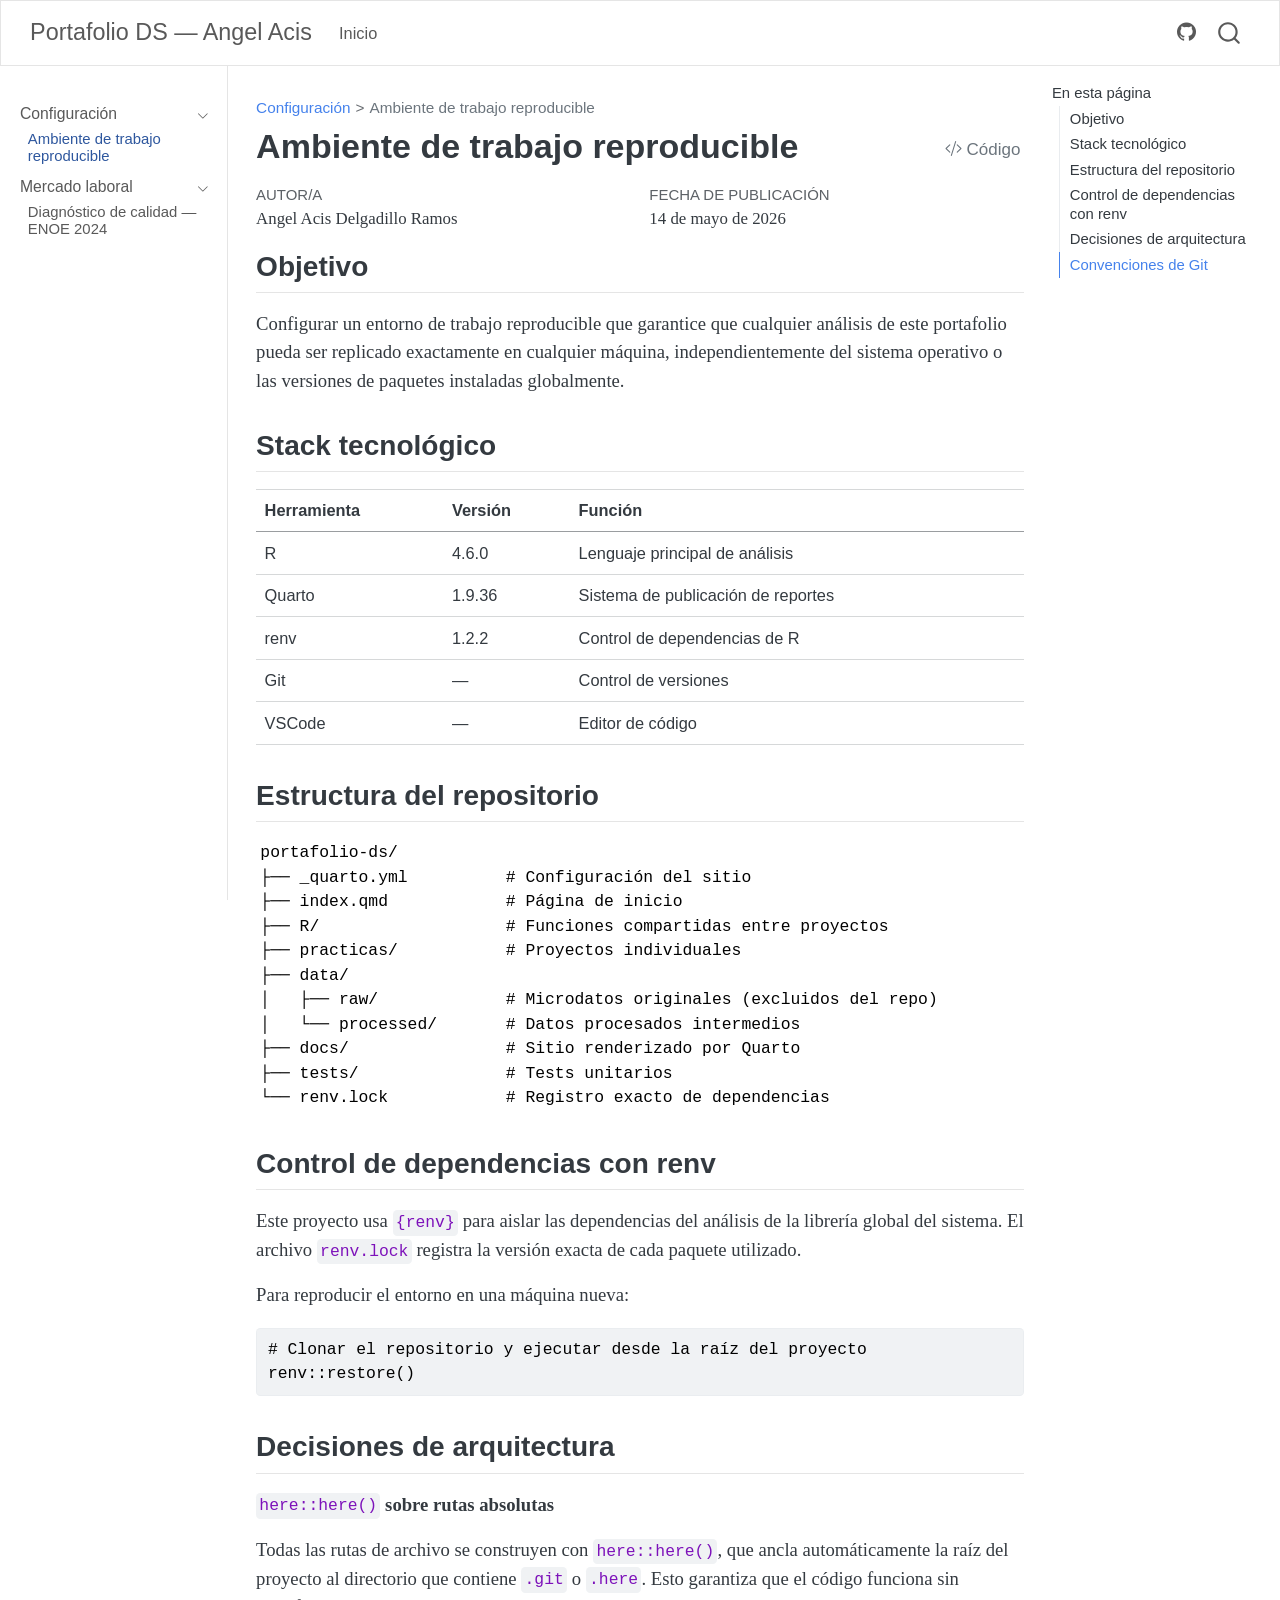
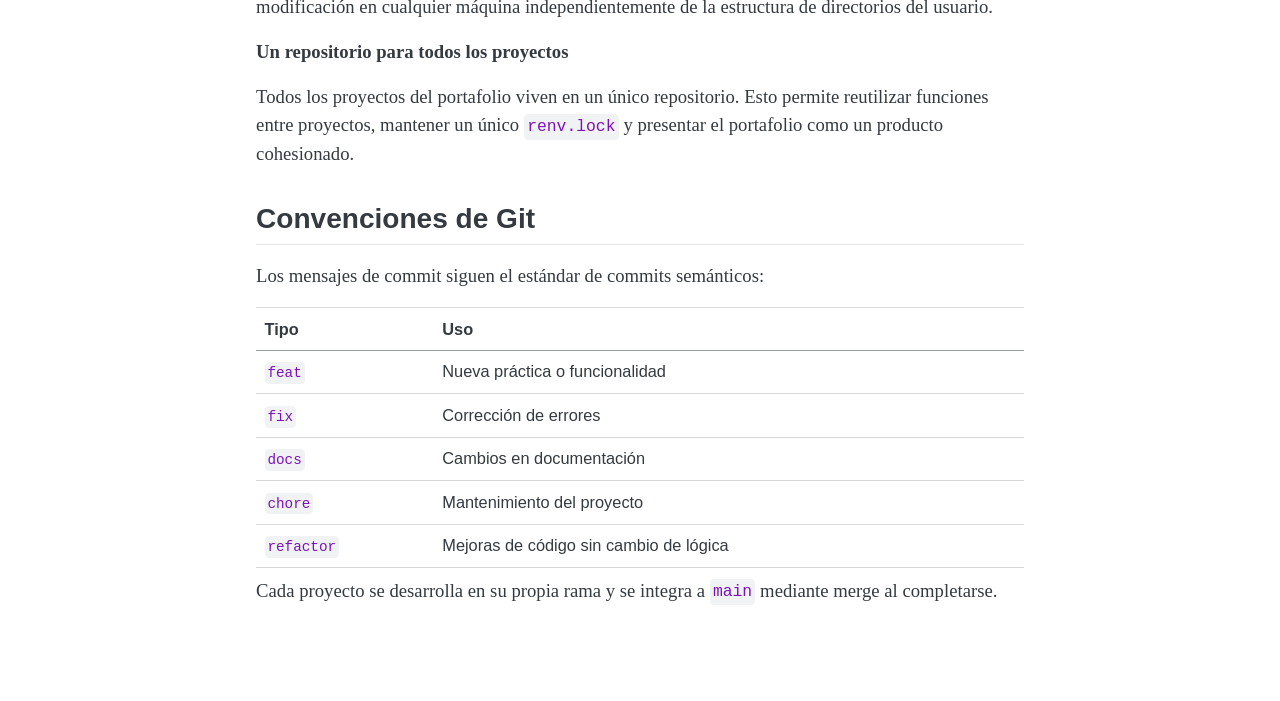
==== commit 53e4f2b3: "feat(quarto): aplicar tema litera y simplificar navbar" ====
--- a/docs/practicas/P01_ambiente/P01_ambiente.html
+++ b/docs/practicas/P01_ambiente/P01_ambiente.html
@@ -75,10 +75,10 @@
 <script src="../../site_libs/quarto-html/tippy.umd.min.js"></script>
 <script src="../../site_libs/quarto-html/anchor.min.js"></script>
 <link href="../../site_libs/quarto-html/tippy.css" rel="stylesheet">
-<link href="../../site_libs/quarto-html/quarto-syntax-highlighting-dark-dbc92dda8186f57fa2e333fbb71d6a9d.css" rel="stylesheet" id="quarto-text-highlighting-styles">
+<link href="../../site_libs/quarto-html/quarto-syntax-highlighting-a06763021a52c43c40a351ac8b799b8f.css" rel="stylesheet" id="quarto-text-highlighting-styles">
 <script src="../../site_libs/bootstrap/bootstrap.min.js"></script>
 <link href="../../site_libs/bootstrap/bootstrap-icons.css" rel="stylesheet">
-<link href="../../site_libs/bootstrap/bootstrap-864abb66728e3b1b37235e3c249f18d4.min.css" rel="stylesheet" append-hash="true" id="quarto-bootstrap" data-mode="dark">
+<link href="../../site_libs/bootstrap/bootstrap-6d0d712633c9a365a676b13cf4f287f0.min.css" rel="stylesheet" append-hash="true" id="quarto-bootstrap" data-mode="light">
 <script id="quarto-search-options" type="application/json">{
   "location": "navbar",
   "copy-button": false,
@@ -131,21 +131,6 @@
     <a class="nav-link" href="../../index.html"> 
 <span class="menu-text">Inicio</span></a>
   </li>  
-  <li class="nav-item dropdown ">
-    <a class="nav-link dropdown-toggle" href="#" id="nav-menu-fase-1-·-fundamentos" role="link" data-bs-toggle="dropdown" aria-expanded="false">
- <span class="menu-text">Fase 1 · Fundamentos</span>
-    </a>
-    <ul class="dropdown-menu" aria-labelledby="nav-menu-fase-1-·-fundamentos">    
-        <li>
-    <a class="dropdown-item" href="../../practicas/P01_ambiente/P01_ambiente.html">
- <span class="dropdown-text">P01 · Ambiente reproducible</span></a>
-  </li>  
-        <li>
-    <a class="dropdown-item" href="../../practicas/P02_diagnostico/P02_diagnostico_enoe.html">
- <span class="dropdown-text">P02 · Diagnóstico ENOE</span></a>
-  </li>  
-    </ul>
-  </li>
 </ul>
             <ul class="navbar-nav navbar-nav-scroll ms-auto">
   <li class="nav-item compact">
@@ -164,7 +149,7 @@
       <button type="button" class="quarto-btn-toggle btn" data-bs-toggle="collapse" role="button" data-bs-target=".quarto-sidebar-collapse-item" aria-controls="quarto-sidebar" aria-expanded="false" aria-label="Alternar barra lateral" onclick="if (window.quartoToggleHeadroom) { window.quartoToggleHeadroom(); }">
         <i class="bi bi-layout-text-sidebar-reverse"></i>
       </button>
-        <nav class="quarto-page-breadcrumbs" aria-label="breadcrumb"><ol class="breadcrumb"><li class="breadcrumb-item"><a href="../../practicas/P01_ambiente/P01_ambiente.html">Fase 1 · Fundamentos</a></li><li class="breadcrumb-item"><a href="../../practicas/P01_ambiente/P01_ambiente.html">Ambiente de trabajo reproducible</a></li></ol></nav>
+        <nav class="quarto-page-breadcrumbs" aria-label="breadcrumb"><ol class="breadcrumb"><li class="breadcrumb-item"><a href="../../practicas/P01_ambiente/P01_ambiente.html">Configuración</a></li><li class="breadcrumb-item"><a href="../../practicas/P01_ambiente/P01_ambiente.html">Ambiente de trabajo reproducible</a></li></ol></nav>
         <a class="flex-grow-1" role="navigation" data-bs-toggle="collapse" data-bs-target=".quarto-sidebar-collapse-item" aria-controls="quarto-sidebar" aria-expanded="false" aria-label="Alternar barra lateral" onclick="if (window.quartoToggleHeadroom) { window.quartoToggleHeadroom(); }">      
         </a>
     </div>
@@ -179,7 +164,7 @@
         <li class="sidebar-item sidebar-item-section">
       <div class="sidebar-item-container"> 
             <a class="sidebar-item-text sidebar-link text-start" data-bs-toggle="collapse" data-bs-target="#quarto-sidebar-section-1" role="navigation" aria-expanded="true">
- <span class="menu-text">Fase 1 · Fundamentos</span></a>
+ <span class="menu-text">Configuración</span></a>
           <a class="sidebar-item-toggle text-start" data-bs-toggle="collapse" data-bs-target="#quarto-sidebar-section-1" role="navigation" aria-expanded="true" aria-label="Alternar sección">
             <i class="bi bi-chevron-right ms-2"></i>
           </a> 
@@ -191,6 +176,17 @@
  <span class="menu-text">Ambiente de trabajo reproducible</span></a>
   </div>
 </li>
+      </ul>
+  </li>
+        <li class="sidebar-item sidebar-item-section">
+      <div class="sidebar-item-container"> 
+            <a class="sidebar-item-text sidebar-link text-start" data-bs-toggle="collapse" data-bs-target="#quarto-sidebar-section-2" role="navigation" aria-expanded="true">
+ <span class="menu-text">Mercado laboral</span></a>
+          <a class="sidebar-item-toggle text-start" data-bs-toggle="collapse" data-bs-target="#quarto-sidebar-section-2" role="navigation" aria-expanded="true" aria-label="Alternar sección">
+            <i class="bi bi-chevron-right ms-2"></i>
+          </a> 
+      </div>
+      <ul id="quarto-sidebar-section-2" class="collapse list-unstyled sidebar-section depth1 show">  
           <li class="sidebar-item">
   <div class="sidebar-item-container"> 
   <a href="../../practicas/P02_diagnostico/P02_diagnostico_enoe.html" class="sidebar-item-text sidebar-link">
@@ -221,7 +217,7 @@
 <!-- main -->
 <main class="content" id="quarto-document-content">
 
-<header id="title-block-header" class="quarto-title-block default"><nav class="quarto-page-breadcrumbs quarto-title-breadcrumbs d-none d-lg-block" aria-label="breadcrumb"><ol class="breadcrumb"><li class="breadcrumb-item"><a href="../../practicas/P01_ambiente/P01_ambiente.html">Fase 1 · Fundamentos</a></li><li class="breadcrumb-item"><a href="../../practicas/P01_ambiente/P01_ambiente.html">Ambiente de trabajo reproducible</a></li></ol></nav>
+<header id="title-block-header" class="quarto-title-block default"><nav class="quarto-page-breadcrumbs quarto-title-breadcrumbs d-none d-lg-block" aria-label="breadcrumb"><ol class="breadcrumb"><li class="breadcrumb-item"><a href="../../practicas/P01_ambiente/P01_ambiente.html">Configuración</a></li><li class="breadcrumb-item"><a href="../../practicas/P01_ambiente/P01_ambiente.html">Ambiente de trabajo reproducible</a></li></ol></nav>
 <div class="quarto-title">
 <div class="quarto-title-block"><div><h1 class="title">Ambiente de trabajo reproducible</h1><button type="button" class="btn code-tools-button" id="quarto-code-tools-source"><i class="bi"></i> Código</button></div></div>
 </div>
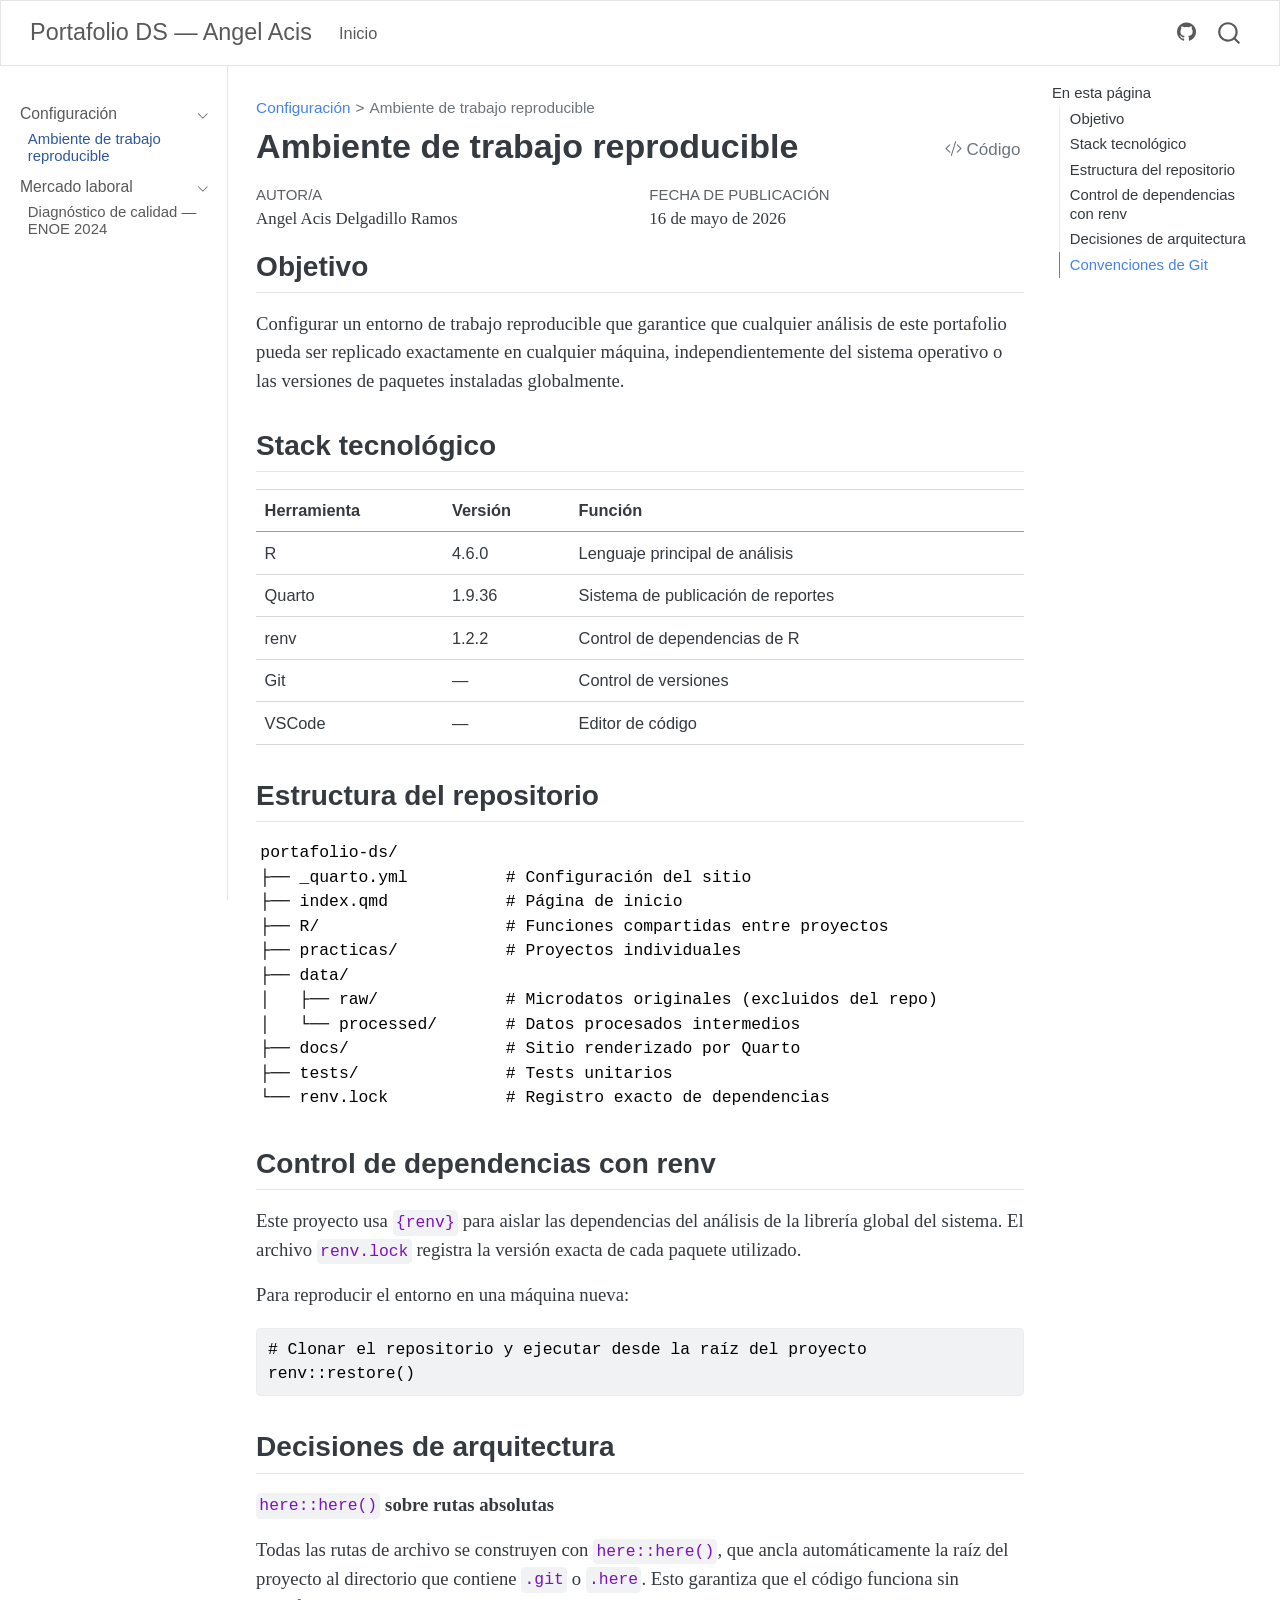
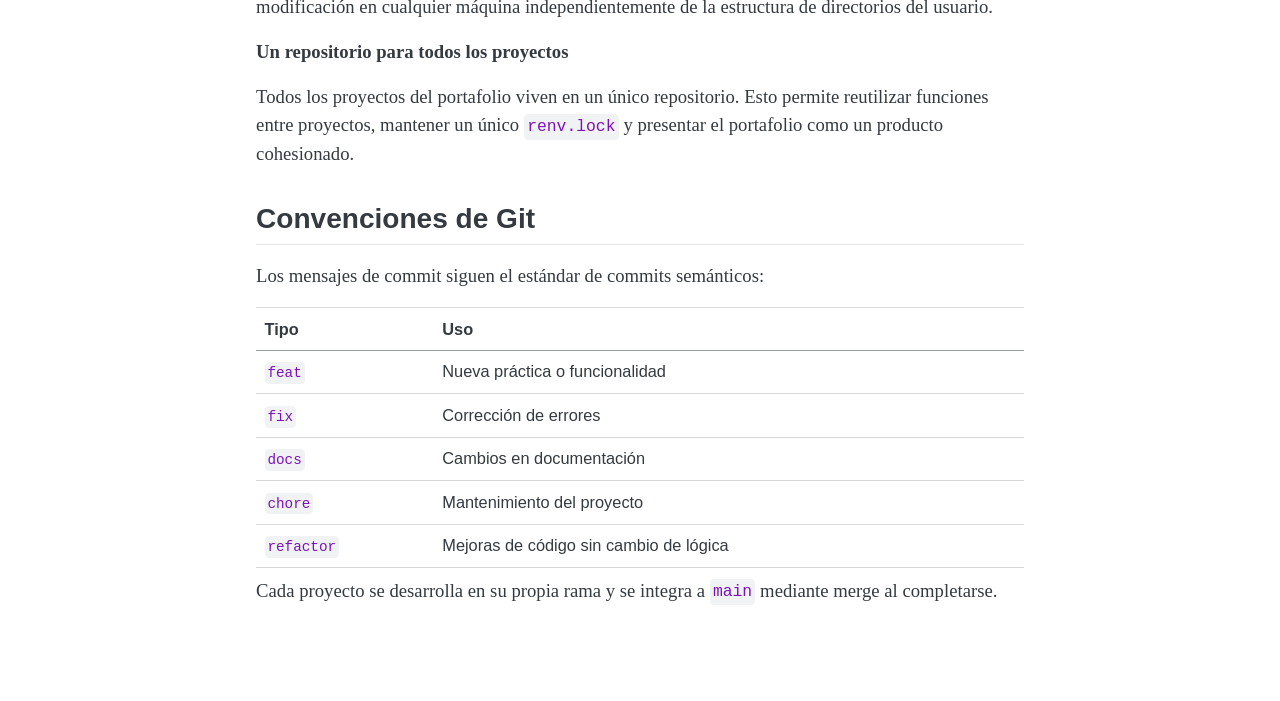
==== commit cfd00a27: "Prueba con Rstudio." ====
--- a/docs/practicas/P01_ambiente/P01_ambiente.html
+++ b/docs/practicas/P01_ambiente/P01_ambiente.html
@@ -69,6 +69,7 @@
 <script src="../../site_libs/quarto-search/fuse.min.js"></script>
 <script src="../../site_libs/quarto-search/quarto-search.js"></script>
 <meta name="quarto:offset" content="../../">
+<link href="../../Rlogo.png" rel="icon" type="image/png">
 <script src="../../site_libs/quarto-html/quarto.js" type="module"></script>
 <script src="../../site_libs/quarto-html/tabsets/tabsets.js" type="module"></script>
 <script src="../../site_libs/quarto-html/popper.min.js"></script>
@@ -236,7 +237,7 @@
     <div>
     <div class="quarto-title-meta-heading">Fecha de publicación</div>
     <div class="quarto-title-meta-contents">
-      <p class="date">14 de mayo de 2026</p>
+      <p class="date">16 de mayo de 2026</p>
     </div>
   </div>
   
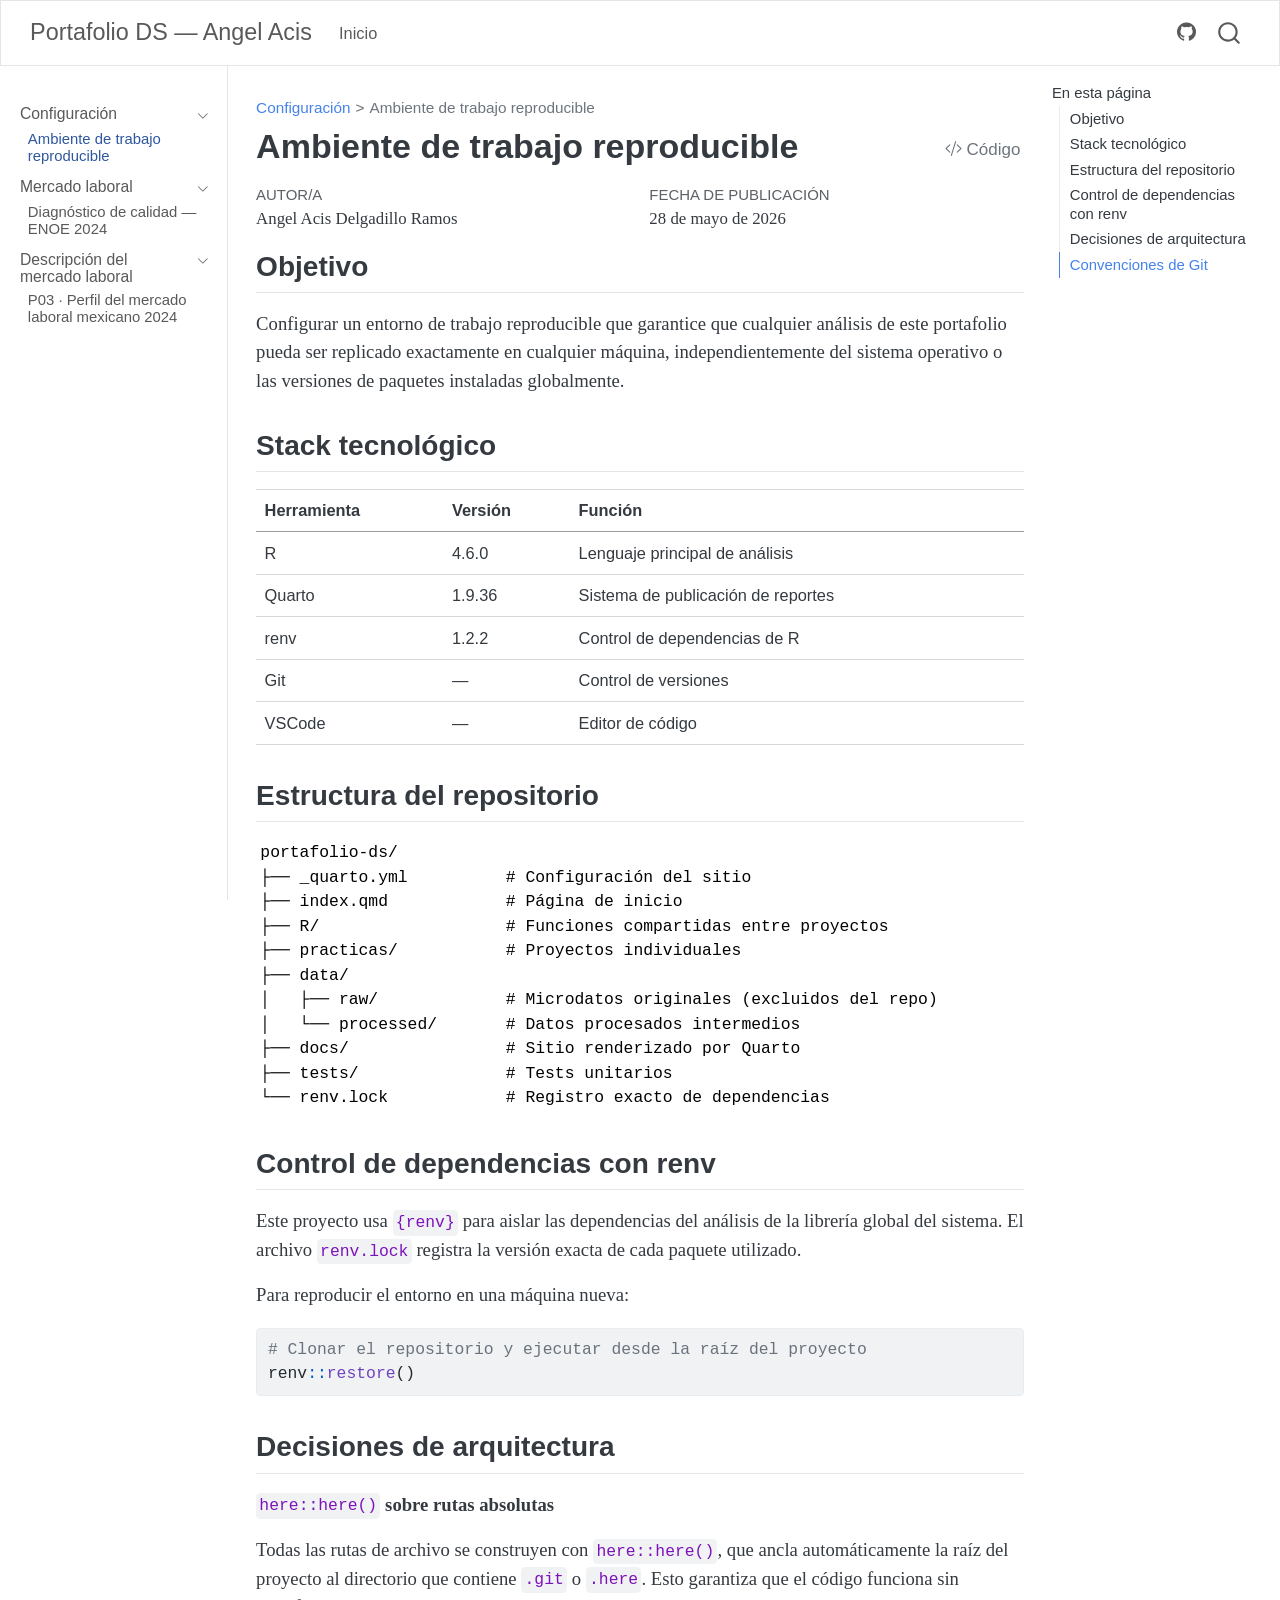
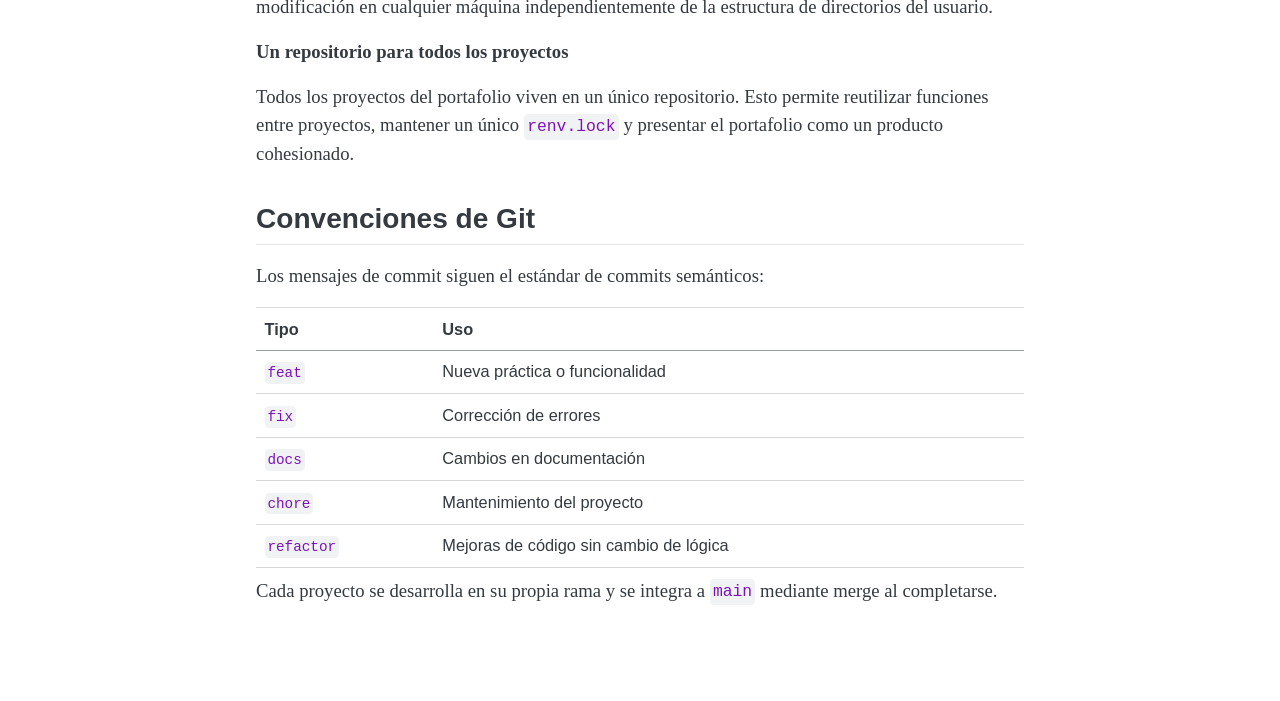
==== commit 68a4cca5: "Agrego la practica descriptiva del mercado laboral mexicano." ====
--- a/docs/practicas/P01_ambiente/P01_ambiente.html
+++ b/docs/practicas/P01_ambiente/P01_ambiente.html
@@ -2,7 +2,7 @@
 <html xmlns="http://www.w3.org/1999/xhtml" lang="es" xml:lang="es"><head>
 
 <meta charset="utf-8">
-<meta name="generator" content="quarto-1.9.36">
+<meta name="generator" content="quarto-1.9.37">
 
 <meta name="viewport" content="width=device-width, initial-scale=1.0, user-scalable=yes">
 
@@ -76,7 +76,7 @@
 <script src="../../site_libs/quarto-html/tippy.umd.min.js"></script>
 <script src="../../site_libs/quarto-html/anchor.min.js"></script>
 <link href="../../site_libs/quarto-html/tippy.css" rel="stylesheet">
-<link href="../../site_libs/quarto-html/quarto-syntax-highlighting-a06763021a52c43c40a351ac8b799b8f.css" rel="stylesheet" id="quarto-text-highlighting-styles">
+<link href="../../site_libs/quarto-html/quarto-syntax-highlighting-acf12a64177840b8d86f2d4f01b2e9fb.css" rel="stylesheet" id="quarto-text-highlighting-styles">
 <script src="../../site_libs/bootstrap/bootstrap.min.js"></script>
 <link href="../../site_libs/bootstrap/bootstrap-icons.css" rel="stylesheet">
 <link href="../../site_libs/bootstrap/bootstrap-6d0d712633c9a365a676b13cf4f287f0.min.css" rel="stylesheet" append-hash="true" id="quarto-bootstrap" data-mode="light">
@@ -196,6 +196,23 @@
 </li>
       </ul>
   </li>
+        <li class="sidebar-item sidebar-item-section">
+      <div class="sidebar-item-container"> 
+            <a class="sidebar-item-text sidebar-link text-start" data-bs-toggle="collapse" data-bs-target="#quarto-sidebar-section-3" role="navigation" aria-expanded="true">
+ <span class="menu-text">Descripción del mercado laboral</span></a>
+          <a class="sidebar-item-toggle text-start" data-bs-toggle="collapse" data-bs-target="#quarto-sidebar-section-3" role="navigation" aria-expanded="true" aria-label="Alternar sección">
+            <i class="bi bi-chevron-right ms-2"></i>
+          </a> 
+      </div>
+      <ul id="quarto-sidebar-section-3" class="collapse list-unstyled sidebar-section depth1 show">  
+          <li class="sidebar-item">
+  <div class="sidebar-item-container"> 
+  <a href="../../practicas/P03_descriptiva/P03_Perfil_del_mercado_laboral_mexicano_2024.html" class="sidebar-item-text sidebar-link">
+ <span class="menu-text">P03 · Perfil del mercado laboral mexicano 2024</span></a>
+  </div>
+</li>
+      </ul>
+  </li>
     </ul>
     </div>
 </nav>
@@ -237,7 +254,7 @@
     <div>
     <div class="quarto-title-meta-heading">Fecha de publicación</div>
     <div class="quarto-title-meta-contents">
-      <p class="date">16 de mayo de 2026</p>
+      <p class="date">28 de mayo de 2026</p>
     </div>
   </div>
   
--- a/docs/site_libs/quarto-html/quarto-syntax-highlighting-acf12a64177840b8d86f2d4f01b2e9fb.css
+++ b/docs/site_libs/quarto-html/quarto-syntax-highlighting-acf12a64177840b8d86f2d4f01b2e9fb.css
@@ -0,0 +1,210 @@
+/* quarto syntax highlight colors */
+:root {
+  --quarto-hl-al-color: #ff5555;
+  --quarto-hl-an-color: #6a737d;
+  --quarto-hl-at-color: #d73a49;
+  --quarto-hl-bn-color: #005cc5;
+  --quarto-hl-bu-color: #d73a49;
+  --quarto-hl-ch-color: #032f62;
+  --quarto-hl-co-color: #6a737d;
+  --quarto-hl-cv-color: #6a737d;
+  --quarto-hl-cn-color: #005cc5;
+  --quarto-hl-cf-color: #d73a49;
+  --quarto-hl-dt-color: #d73a49;
+  --quarto-hl-dv-color: #005cc5;
+  --quarto-hl-do-color: #6a737d;
+  --quarto-hl-er-color: #ff5555;
+  --quarto-hl-ex-color: #d73a49;
+  --quarto-hl-fl-color: #005cc5;
+  --quarto-hl-fu-color: #6f42c1;
+  --quarto-hl-im-color: #032f62;
+  --quarto-hl-in-color: #6a737d;
+  --quarto-hl-kw-color: #d73a49;
+  --quarto-hl-op-color: #24292e;
+  --quarto-hl-pp-color: #d73a49;
+  --quarto-hl-re-color: #6a737d;
+  --quarto-hl-sc-color: #005cc5;
+  --quarto-hl-ss-color: #032f62;
+  --quarto-hl-st-color: #032f62;
+  --quarto-hl-va-color: #e36209;
+  --quarto-hl-vs-color: #032f62;
+  --quarto-hl-wa-color: #ff5555;
+}
+
+/* other quarto variables */
+:root {
+  --quarto-font-monospace: SFMono-Regular, Menlo, Monaco, Consolas, "Liberation Mono", "Courier New", monospace;
+}
+
+/* syntax highlight based on Pandoc's rules */
+pre > code.sourceCode > span {
+  color: #24292e;
+}
+
+code.sourceCode > span {
+  color: #24292e;
+}
+
+div.sourceCode,
+div.sourceCode pre.sourceCode {
+  color: #24292e;
+}
+
+/* Normal */
+code span {
+  color: #24292e;
+}
+
+/* Alert */
+code span.al {
+  font-weight: bold;
+  color: #ff5555;
+}
+
+/* Annotation */
+code span.an {
+  color: #6a737d;
+}
+
+/* Attribute */
+code span.at {
+  color: #d73a49;
+}
+
+/* BaseN */
+code span.bn {
+  color: #005cc5;
+}
+
+/* BuiltIn */
+code span.bu {
+  color: #d73a49;
+}
+
+/* ControlFlow */
+code span.cf {
+  color: #d73a49;
+}
+
+/* Char */
+code span.ch {
+  color: #032f62;
+}
+
+/* Constant */
+code span.cn {
+  color: #005cc5;
+}
+
+/* Comment */
+code span.co {
+  color: #6a737d;
+}
+
+/* CommentVar */
+code span.cv {
+  color: #6a737d;
+}
+
+/* Documentation */
+code span.do {
+  color: #6a737d;
+}
+
+/* DataType */
+code span.dt {
+  color: #d73a49;
+}
+
+/* DecVal */
+code span.dv {
+  color: #005cc5;
+}
+
+/* Error */
+code span.er {
+  color: #ff5555;
+  text-decoration: underline;
+}
+
+/* Extension */
+code span.ex {
+  font-weight: bold;
+  color: #d73a49;
+}
+
+/* Float */
+code span.fl {
+  color: #005cc5;
+}
+
+/* Function */
+code span.fu {
+  color: #6f42c1;
+}
+
+/* Import */
+code span.im {
+  color: #032f62;
+}
+
+/* Information */
+code span.in {
+  color: #6a737d;
+}
+
+/* Keyword */
+code span.kw {
+  color: #d73a49;
+}
+
+/* Operator */
+code span.op {
+  color: #24292e;
+}
+
+/* Preprocessor */
+code span.pp {
+  color: #d73a49;
+}
+
+/* RegionMarker */
+code span.re {
+  color: #6a737d;
+}
+
+/* SpecialChar */
+code span.sc {
+  color: #005cc5;
+}
+
+/* SpecialString */
+code span.ss {
+  color: #032f62;
+}
+
+/* String */
+code span.st {
+  color: #032f62;
+}
+
+/* Variable */
+code span.va {
+  color: #e36209;
+}
+
+/* VerbatimString */
+code span.vs {
+  color: #032f62;
+}
+
+/* Warning */
+code span.wa {
+  color: #ff5555;
+}
+
+.prevent-inlining {
+  content: "</";
+}
+
+/*# sourceMappingURL=e41d78b1f7017e44483b7fefd7a010af.css.map */
